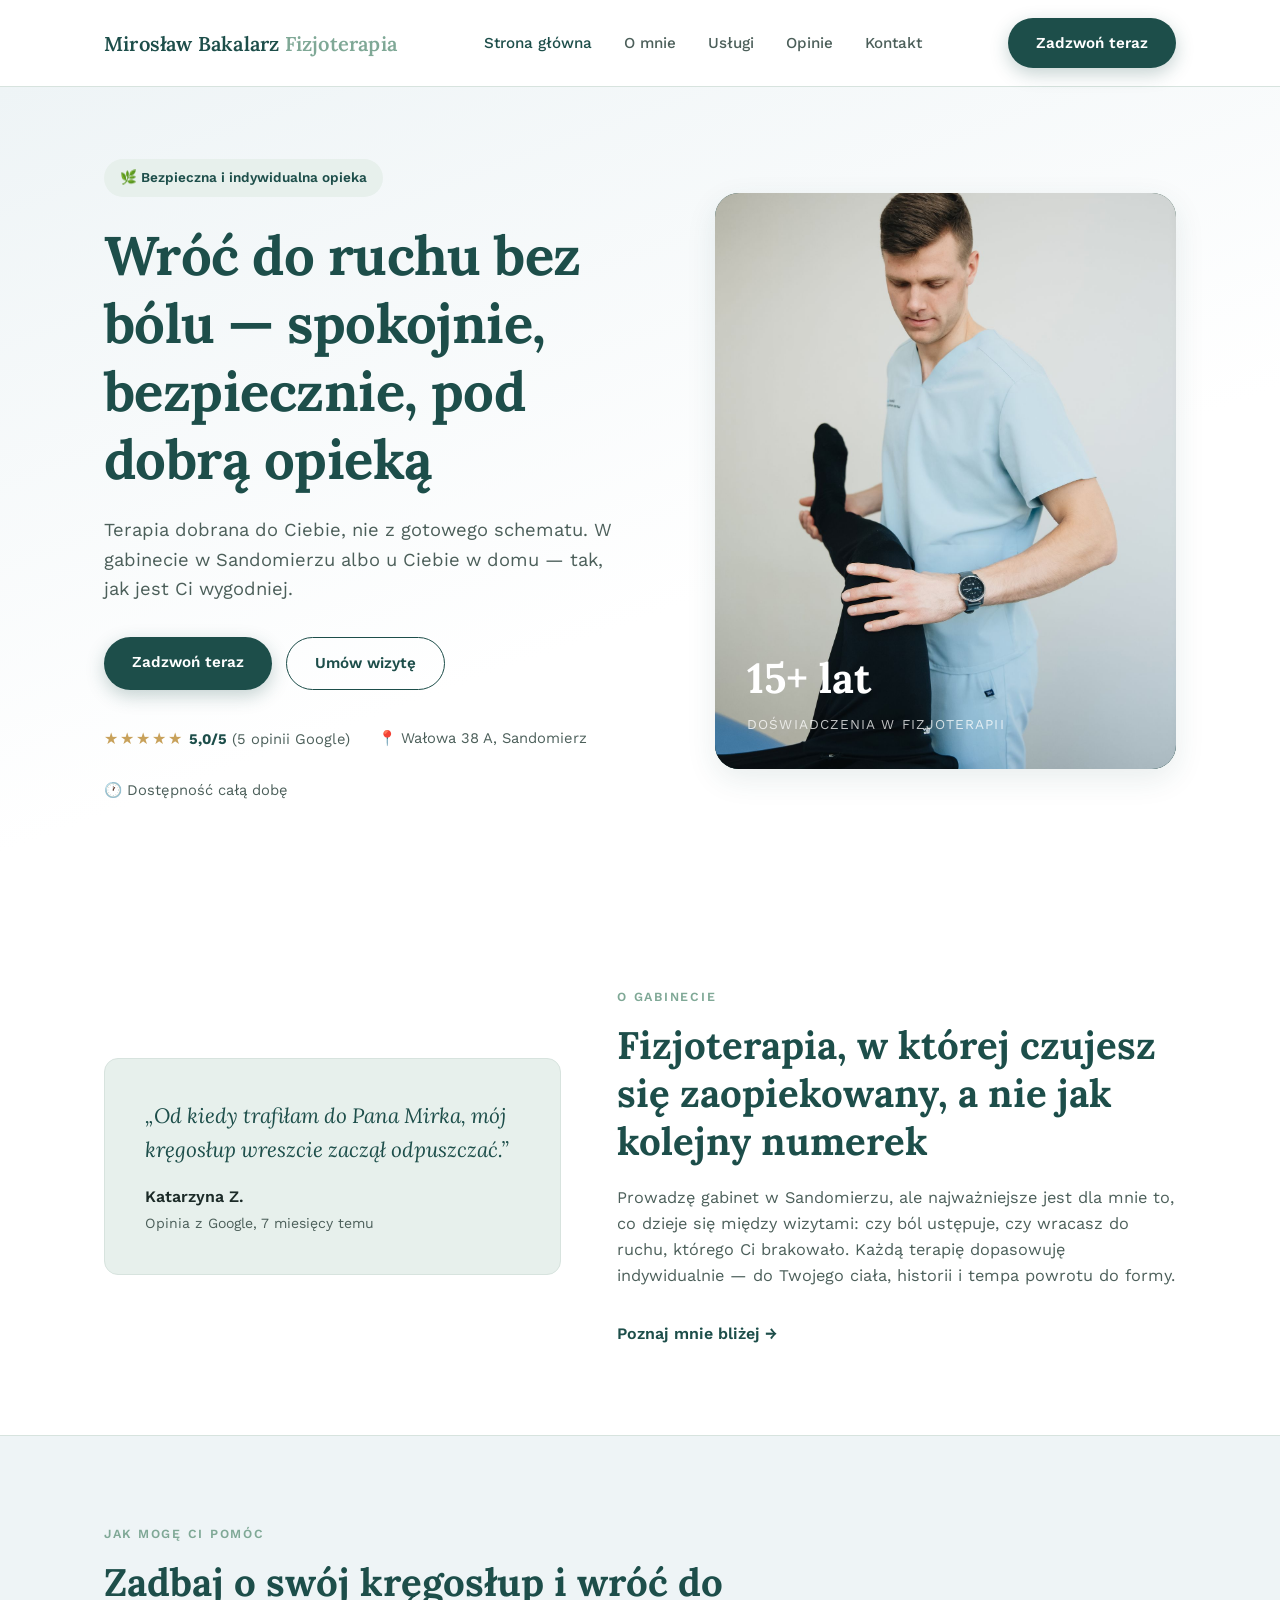
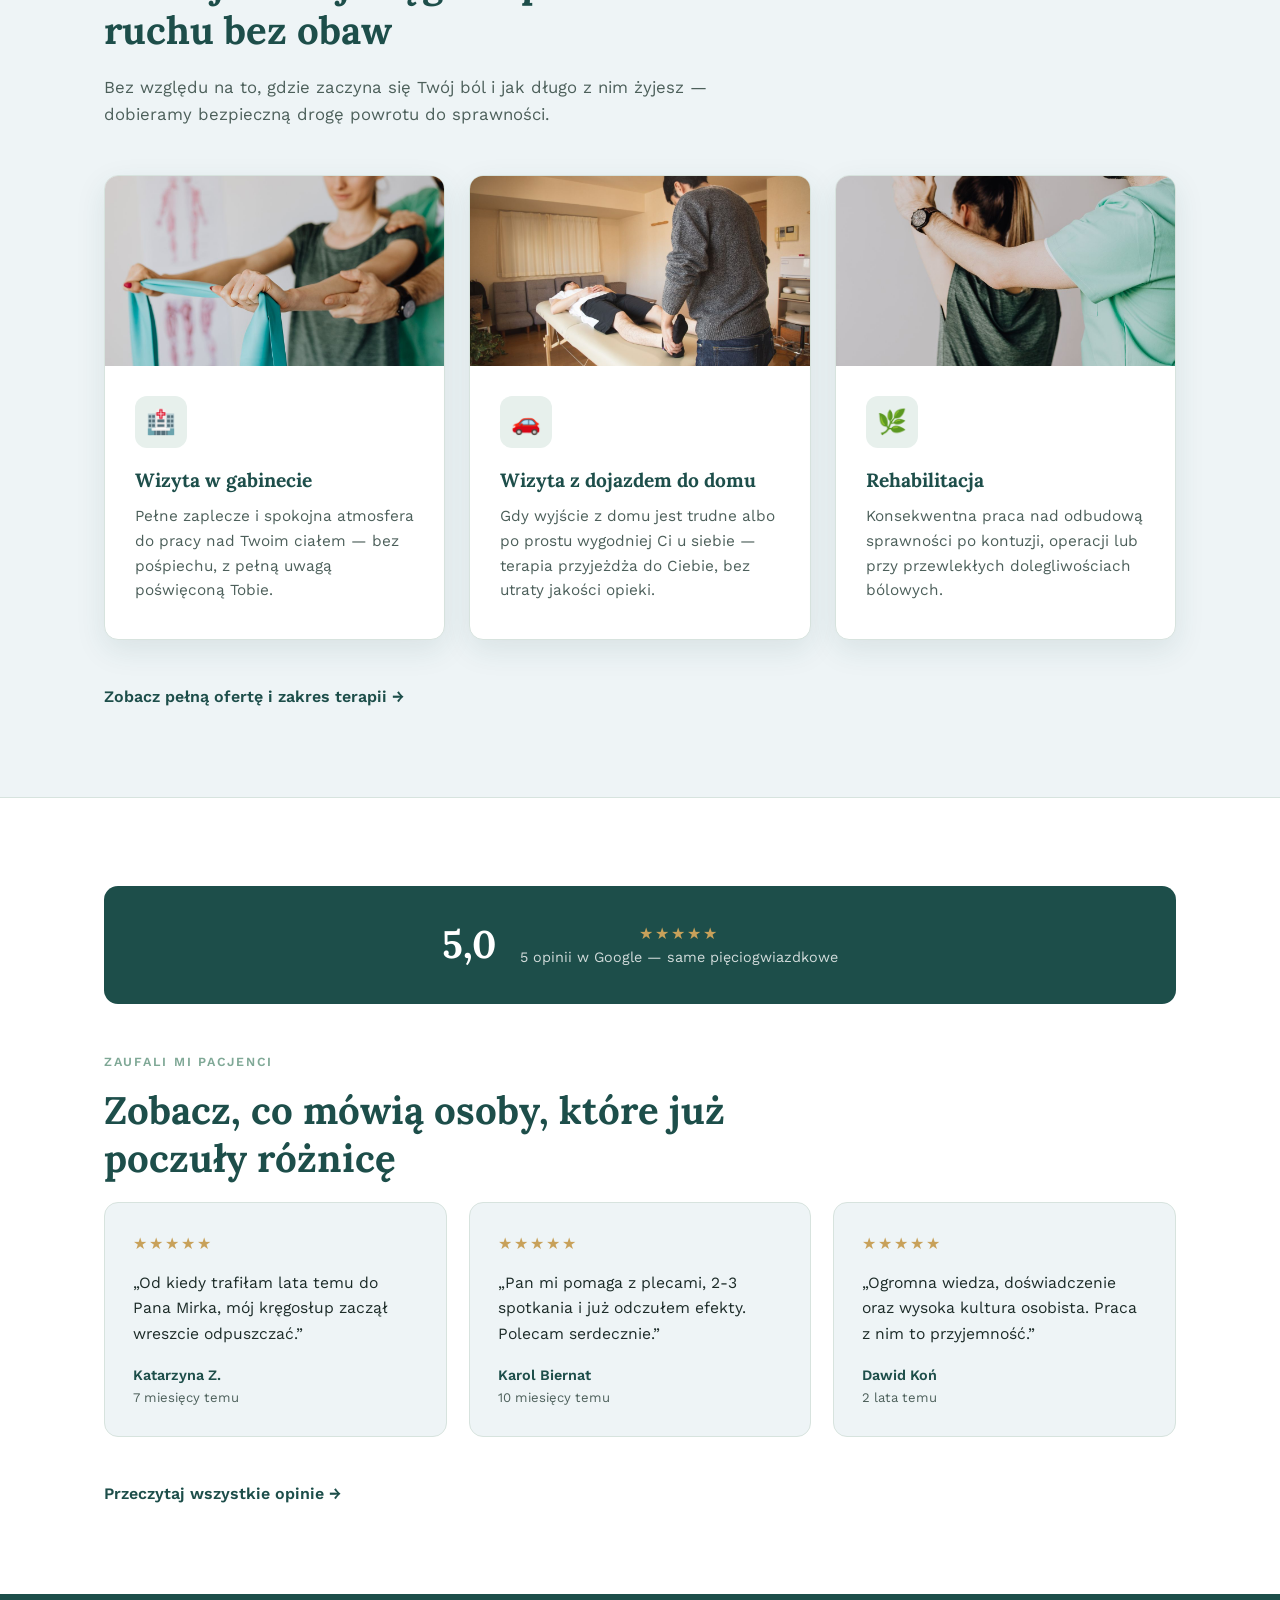
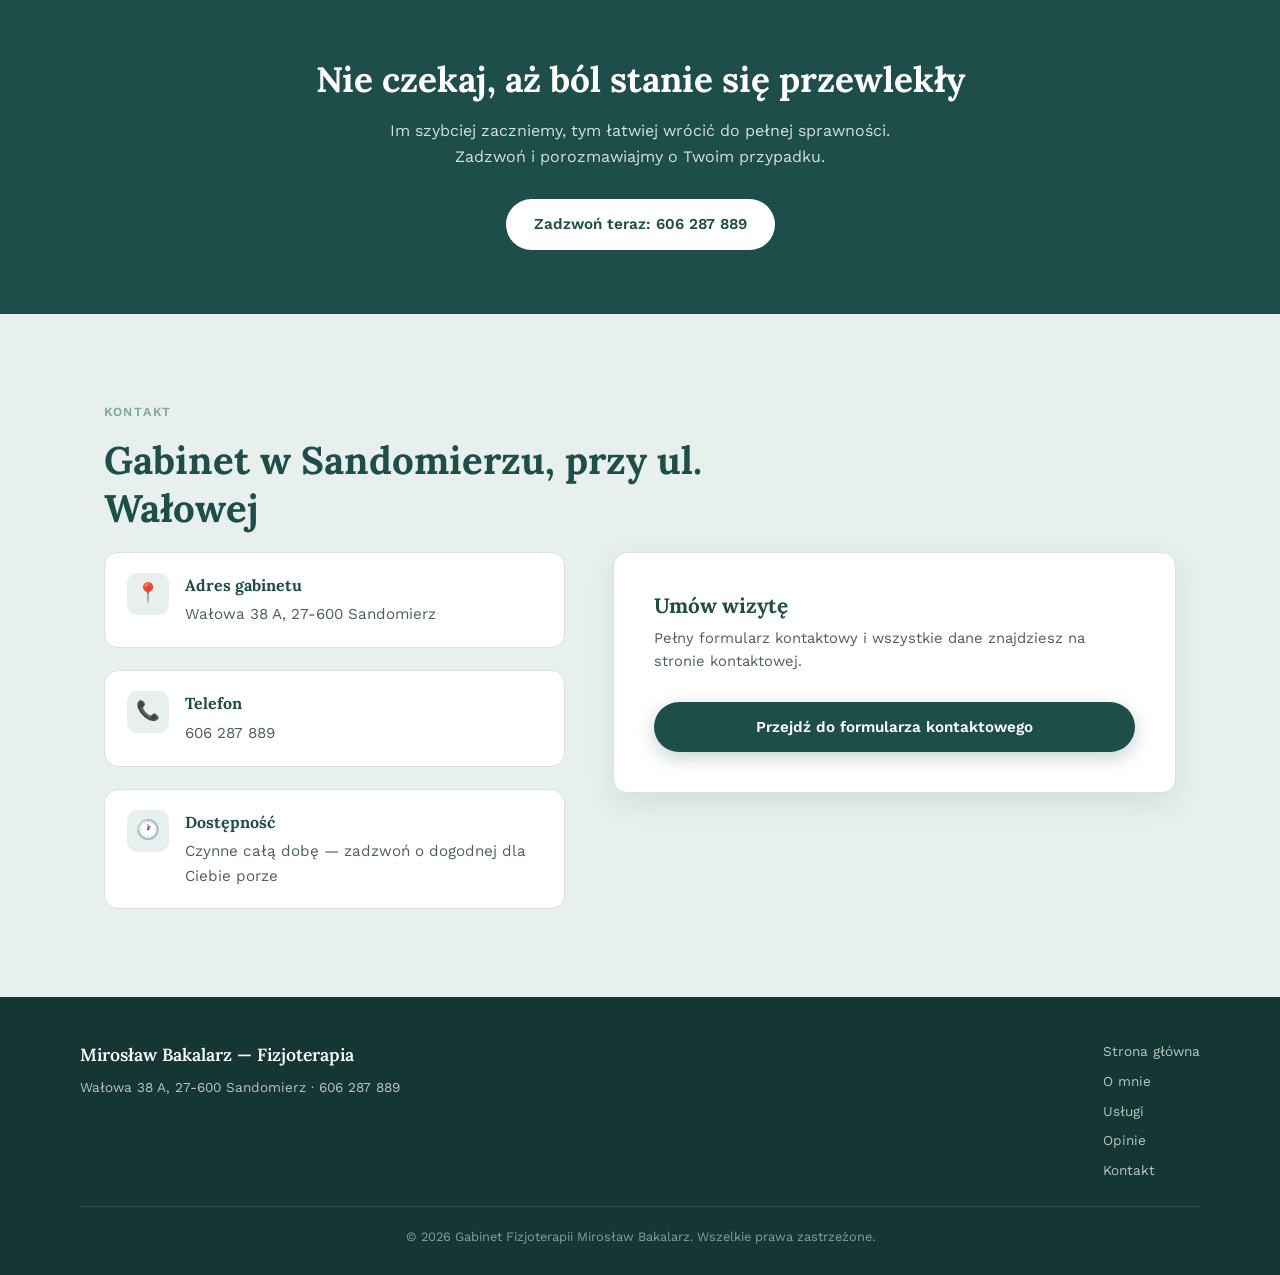
==== index.html @ 11096fc0 "pierwszy" ====
<!DOCTYPE html>
<html lang="pl">
<head>
<meta charset="UTF-8">
<meta name="viewport" content="width=device-width, initial-scale=1.0">
<title>Fizjoterapeuta Sandomierz — Gabinet Fizjoterapii Mirosław Bakalarz</title>
<meta name="description" content="Gabinet Fizjoterapii Mirosław Bakalarz w Sandomierzu. Indywidualna terapia bólu kręgosłupa i rehabilitacja — wizyty w gabinecie lub z dojazdem do domu. Zadzwoń: 606 287 889.">
<link rel="canonical" href="https://PODMIEN-DOMENE.pl/index.html">
<link rel="preconnect" href="https://fonts.googleapis.com">
<link rel="preconnect" href="https://fonts.gstatic.com" crossorigin>
<link href="https://fonts.googleapis.com/css2?family=Lora:wght@500;600;700&family=Work+Sans:wght@300;400;500;600&display=swap" rel="stylesheet">
<link rel="stylesheet" href="style.css">
<script type="application/ld+json">
{
  "@context": "https://schema.org",
  "@type": "MedicalBusiness",
  "name": "Gabinet Fizjoterapii Mirosław Bakalarz",
  "telephone": "+48606287889",
  "priceRange": "$$",
  "address": {
    "@type": "PostalAddress",
    "streetAddress": "Wałowa 38 A",
    "addressLocality": "Sandomierz",
    "postalCode": "27-600",
    "addressCountry": "PL"
  },
  "areaServed": "Sandomierz",
  "openingHours": "Mo-Su 00:00-23:59",
  "aggregateRating": {
    "@type": "AggregateRating",
    "ratingValue": "5.0",
    "reviewCount": "5"
  }
}
</script>
</head>
<body>

<header>
  <nav class="nav">
    <a href="index.html" class="logo">Mirosław Bakalarz <span>Fizjoterapia</span></a>
    <div class="nav-links">
      <a href="index.html">Strona główna</a>
      <a href="o-mnie.html">O mnie</a>
      <a href="uslugi.html">Usługi</a>
      <a href="opinie.html">Opinie</a>
      <a href="kontakt.html">Kontakt</a>
    </div>
    <a href="tel:606287889" class="btn btn-primary nav-cta">Zadzwoń teraz</a>
    <button class="burger" id="burgerBtn" aria-label="Otwórz menu">☰</button>
  </nav>
  <div class="mobile-menu" id="mobileMenu">
    <a href="index.html">Strona główna</a>
    <a href="o-mnie.html">O mnie</a>
    <a href="uslugi.html">Usługi</a>
    <a href="opinie.html">Opinie</a>
    <a href="kontakt.html">Kontakt</a>
    <a href="tel:606287889" style="border:none; color: var(--deep-teal); font-weight:700;">Zadzwoń teraz: 606 287 889</a>
  </div>
</header>

<section class="hero" id="top">
  <div class="container hero-grid">
    <div>
      <span class="hero-badge">🌿 Bezpieczna i indywidualna opieka</span>
      <h1>Wróć do ruchu bez bólu — spokojnie, bezpiecznie, pod dobrą opieką</h1>
      <p class="lead">Terapia dobrana do Ciebie, nie z gotowego schematu. W gabinecie w Sandomierzu albo u Ciebie w domu — tak, jak jest Ci wygodniej.</p>
      <div class="hero-actions">
        <a href="tel:606287889" class="btn btn-primary">Zadzwoń teraz</a>
        <a href="kontakt.html" class="btn btn-outline">Umów wizytę</a>
      </div>
      <div class="hero-trust">
        <span><span class="stars">★★★★★</span> <strong>5,0/5</strong> (5 opinii Google)</span>
        <span>📍 Wałowa 38 A, Sandomierz</span>
        <span>🕐 Dostępność całą dobę</span>
      </div>
    </div>
    <div class="hero-visual">
      <img src="images/hero-terapia.jpg" alt="Fizjoterapeuta podczas oceny ruchomości nogi pacjenta w gabinecie">
      <div class="hero-visual-text">
        <span class="big">15+ lat</span>
        <span class="label">doświadczenia w fizjoterapii</span>
      </div>
    </div>
  </div>
</section>

<section class="about">
  <div class="container about-grid">
    <div class="about-card">
      <p class="quote">„Od kiedy trafiłam do Pana Mirka, mój kręgosłup wreszcie zaczął odpuszczać.”</p>
      <p class="who">Katarzyna Z. <span>Opinia z Google, 7 miesięcy temu</span></p>
    </div>
    <div>
      <span class="section-label">O gabinecie</span>
      <h2 class="section-title">Fizjoterapia, w której czujesz się zaopiekowany, a nie jak kolejny numerek</h2>
      <p style="color: var(--ink-soft); font-size: 1.02rem; max-width: 560px; margin-bottom: 8px;">
        Prowadzę gabinet w Sandomierzu, ale najważniejsze jest dla mnie to, co dzieje się między wizytami: czy ból ustępuje, czy wracasz do ruchu, którego Ci brakowało. Każdą terapię dopasowuję indywidualnie — do Twojego ciała, historii i tempa powrotu do formy.
      </p>
      <a href="o-mnie.html" class="teaser-link" style="margin-top:24px;">Poznaj mnie bliżej →</a>
    </div>
  </div>
</section>

<section class="services" id="uslugi">
  <div class="container">
    <span class="section-label">Jak mogę Ci pomóc</span>
    <h2 class="section-title">Zadbaj o swój kręgosłup i wróć do ruchu bez obaw</h2>
    <p class="section-sub">Bez względu na to, gdzie zaczyna się Twój ból i jak długo z nim żyjesz — dobieramy bezpieczną drogę powrotu do sprawności.</p>
    <div class="cards">
      <div class="card">
        <img class="card-img" src="images/usluga-gabinet.jpg" alt="Ćwiczenia z taśmą oporową podczas wizyty w gabinecie fizjoterapii">
        <div class="card-body">
          <div class="card-icon">🏥</div>
          <h3>Wizyta w gabinecie</h3>
          <p>Pełne zaplecze i spokojna atmosfera do pracy nad Twoim ciałem — bez pośpiechu, z pełną uwagą poświęconą Tobie.</p>
        </div>
      </div>
      <div class="card">
        <img class="card-img" src="images/usluga-dojazd.jpg" alt="Wizyta fizjoterapeutyczna z dojazdem do domu pacjenta">
        <div class="card-body">
          <div class="card-icon">🚗</div>
          <h3>Wizyta z dojazdem do domu</h3>
          <p>Gdy wyjście z domu jest trudne albo po prostu wygodniej Ci u siebie — terapia przyjeżdża do Ciebie, bez utraty jakości opieki.</p>
        </div>
      </div>
      <div class="card">
        <img class="card-img" src="images/usluga-rehabilitacja.jpg" alt="Ćwiczenia rehabilitacyjne barku pod nadzorem fizjoterapeuty">
        <div class="card-body">
          <div class="card-icon">🌿</div>
          <h3>Rehabilitacja</h3>
          <p>Konsekwentna praca nad odbudową sprawności po kontuzji, operacji lub przy przewlekłych dolegliwościach bólowych.</p>
        </div>
      </div>
    </div>
    <a href="uslugi.html" class="teaser-link">Zobacz pełną ofertę i zakres terapii →</a>
  </div>
</section>

<section class="reviews">
  <div class="container">
    <div class="rating-banner">
      <div><span class="num">5,0</span></div>
      <div>
        <span class="stars">★★★★★</span>
        <div class="sub">5 opinii w Google — same pięciogwiazdkowe</div>
      </div>
    </div>
    <span class="section-label">Zaufali mi pacjenci</span>
    <h2 class="section-title">Zobacz, co mówią osoby, które już poczuły różnicę</h2>
    <div class="review-grid">
      <div class="review">
        <span class="stars">★★★★★</span>
        <p>„Od kiedy trafiłam lata temu do Pana Mirka, mój kręgosłup zaczął wreszcie odpuszczać.”</p>
        <div class="author">Katarzyna Z.</div>
        <div class="when">7 miesięcy temu</div>
      </div>
      <div class="review">
        <span class="stars">★★★★★</span>
        <p>„Pan mi pomaga z plecami, 2-3 spotkania i już odczułem efekty. Polecam serdecznie.”</p>
        <div class="author">Karol Biernat</div>
        <div class="when">10 miesięcy temu</div>
      </div>
      <div class="review">
        <span class="stars">★★★★★</span>
        <p>„Ogromna wiedza, doświadczenie oraz wysoka kultura osobista. Praca z nim to przyjemność.”</p>
        <div class="author">Dawid Koń</div>
        <div class="when">2 lata temu</div>
      </div>
    </div>
    <a href="opinie.html" class="teaser-link">Przeczytaj wszystkie opinie →</a>
  </div>
</section>

<div class="cta-strip">
  <h2>Nie czekaj, aż ból stanie się przewlekły</h2>
  <p>Im szybciej zaczniemy, tym łatwiej wrócić do pełnej sprawności. Zadzwoń i porozmawiajmy o Twoim przypadku.</p>
  <a href="tel:606287889" class="btn btn-primary">Zadzwoń teraz: 606 287 889</a>
</div>

<section class="contact">
  <div class="container">
    <span class="section-label">Kontakt</span>
    <h2 class="section-title">Gabinet w Sandomierzu, przy ul. Wałowej</h2>
    <div class="contact-grid" style="align-items:start;">
      <div class="contact-info">
        <div class="contact-item">
          <div class="ico">📍</div>
          <div>
            <h4>Adres gabinetu</h4>
            <p>Wałowa 38 A, 27-600 Sandomierz</p>
          </div>
        </div>
        <div class="contact-item">
          <div class="ico">📞</div>
          <div>
            <h4>Telefon</h4>
            <a href="tel:606287889">606 287 889</a>
          </div>
        </div>
        <div class="contact-item">
          <div class="ico">🕐</div>
          <div>
            <h4>Dostępność</h4>
            <p>Czynne całą dobę — zadzwoń o dogodnej dla Ciebie porze</p>
          </div>
        </div>
      </div>
      <div class="form-card">
        <h3>Umów wizytę</h3>
        <p class="sub">Pełny formularz kontaktowy i wszystkie dane znajdziesz na stronie kontaktowej.</p>
        <a href="kontakt.html" class="btn btn-primary" style="width:100%; text-align:center;">Przejdź do formularza kontaktowego</a>
      </div>
    </div>
  </div>
</section>

<footer>
  <div class="footer-inner">
    <div>
      <div class="footer-logo">Mirosław Bakalarz — Fizjoterapia</div>
      <p>Wałowa 38 A, 27-600 Sandomierz · 606 287 889</p>
    </div>
    <ul class="footer-links">
      <a href="index.html">Strona główna</a>
      <a href="o-mnie.html">O mnie</a>
      <a href="uslugi.html">Usługi</a>
      <a href="opinie.html">Opinie</a>
      <a href="kontakt.html">Kontakt</a>
    </ul>
  </div>
  <div class="footer-bottom">
    © <span id="year"></span> Gabinet Fizjoterapii Mirosław Bakalarz. Wszelkie prawa zastrzeżone.
  </div>
</footer>

<script src="script.js"></script>
</body>
</html>
---- style.css ----
:root {
  --deep-teal: #1d4e4a;
  --sage: #7fa896;
  --sage-light: #e7f0ec;
  --sky: #eef4f6;
  --ink: #1c2b28;
  --ink-soft: #4c5f5a;
  --white: #ffffff;
  --gold: #c8a15a;
  --border: #d7e3de;
  --radius: 14px;
  --shadow: 0 10px 30px rgba(29, 78, 74, 0.10);
}

* { box-sizing: border-box; margin: 0; padding: 0; }

html { scroll-behavior: smooth; }

body {
  font-family: 'Work Sans', sans-serif;
  color: var(--ink);
  background: var(--white);
  line-height: 1.6;
  font-weight: 400;
  -webkit-font-smoothing: antialiased;
}

h1, h2, h3, .logo {
  font-family: 'Lora', serif;
  color: var(--deep-teal);
  line-height: 1.25;
}

a { text-decoration: none; color: inherit; }
img { max-width: 100%; display: block; }

.container {
  max-width: 1120px;
  margin: 0 auto;
  padding: 0 24px;
}

section { padding: 88px 0; }

.section-label {
  text-transform: uppercase;
  letter-spacing: 0.14em;
  font-size: 0.78rem;
  font-weight: 600;
  color: var(--sage);
  margin-bottom: 14px;
  display: block;
}

.section-title {
  font-size: clamp(1.8rem, 3vw, 2.5rem);
  margin-bottom: 20px;
  max-width: 720px;
}

.section-sub {
  color: var(--ink-soft);
  font-size: 1.05rem;
  max-width: 640px;
  margin-bottom: 48px;
}

/* HEADER */
header {
  position: sticky;
  top: 0;
  z-index: 100;
  background: rgba(255, 255, 255, 0.92);
  backdrop-filter: blur(8px);
  border-bottom: 1px solid var(--border);
}

.nav {
  display: flex;
  align-items: center;
  justify-content: space-between;
  padding: 18px 24px;
  max-width: 1120px;
  margin: 0 auto;
}

.logo {
  font-size: 1.25rem;
  font-weight: 600;
  letter-spacing: 0.01em;
}
.logo span { color: var(--sage); }

.nav-links {
  display: none;
  gap: 32px;
  align-items: center;
  font-size: 0.95rem;
  font-weight: 500;
}
@media (min-width: 860px) {
  .nav-links { display: flex; }
}

.nav-links a {
  color: var(--ink-soft);
  transition: color 0.2s ease;
}
.nav-links a:hover, .nav-links a[aria-current="page"] { color: var(--deep-teal); }

.btn {
  display: inline-block;
  padding: 13px 28px;
  border-radius: 50px;
  font-weight: 600;
  font-size: 0.95rem;
  transition: all 0.25s ease;
  cursor: pointer;
  border: none;
}

.btn-primary {
  background: var(--deep-teal);
  color: var(--white);
  box-shadow: 0 6px 18px rgba(29, 78, 74, 0.25);
}
.btn-primary:hover {
  background: #163f3b;
  transform: translateY(-2px);
  box-shadow: 0 10px 24px rgba(29, 78, 74, 0.3);
}

.btn-outline {
  background: transparent;
  border: 1.5px solid var(--deep-teal);
  color: var(--deep-teal);
}
.btn-outline:hover {
  background: var(--deep-teal);
  color: var(--white);
}

.nav-cta { display: none; }
@media (min-width: 860px) { .nav-cta { display: inline-block; } }

.burger {
  display: block;
  background: none;
  border: none;
  font-size: 1.6rem;
  color: var(--deep-teal);
  cursor: pointer;
}
@media (min-width: 860px) { .burger { display: none; } }

.mobile-menu {
  display: none;
  flex-direction: column;
  gap: 4px;
  padding: 12px 24px 22px;
  border-top: 1px solid var(--border);
  background: var(--white);
}
.mobile-menu.open { display: flex; }
.mobile-menu a {
  padding: 12px 0;
  font-weight: 500;
  color: var(--ink-soft);
  border-bottom: 1px solid var(--sage-light);
}
.mobile-menu a[aria-current="page"] { color: var(--deep-teal); }
@media (min-width: 860px) { .mobile-menu { display: none !important; } }

/* HERO (strona główna) */
.hero {
  background: linear-gradient(160deg, var(--sky) 0%, #ffffff 60%);
  padding: 72px 0 96px;
  position: relative;
  overflow: hidden;
}

.hero-grid {
  display: grid;
  grid-template-columns: 1fr;
  gap: 48px;
  align-items: center;
}
@media (min-width: 900px) {
  .hero-grid { grid-template-columns: 1.1fr 0.9fr; }
}

.hero-badge {
  display: inline-flex;
  align-items: center;
  gap: 8px;
  background: var(--sage-light);
  color: var(--deep-teal);
  font-size: 0.85rem;
  font-weight: 600;
  padding: 8px 16px;
  border-radius: 50px;
  margin-bottom: 24px;
}

.hero h1 {
  font-size: clamp(2.2rem, 5vw, 3.4rem);
  margin-bottom: 22px;
  letter-spacing: -0.01em;
}

.hero p.lead {
  font-size: 1.15rem;
  color: var(--ink-soft);
  max-width: 520px;
  margin-bottom: 34px;
}

.hero-actions {
  display: flex;
  flex-wrap: wrap;
  gap: 14px;
  margin-bottom: 36px;
}

.hero-trust {
  display: flex;
  flex-wrap: wrap;
  gap: 28px;
  align-items: center;
  font-size: 0.92rem;
  color: var(--ink-soft);
}
.hero-trust strong { color: var(--deep-teal); }

.stars { color: var(--gold); letter-spacing: 2px; font-size: 1rem; }

.hero-visual {
  background: var(--deep-teal);
  border-radius: 24px;
  aspect-ratio: 4 / 5;
  position: relative;
  overflow: hidden;
  box-shadow: var(--shadow);
  display: flex;
  align-items: flex-end;
  padding: 32px;
}
.hero-visual img {
  position: absolute;
  inset: 0;
  width: 100%;
  height: 100%;
  object-fit: cover;
}
.hero-visual::before {
  content: "";
  position: absolute;
  inset: 0;
  background:
    linear-gradient(190deg, rgba(29,78,74,0.05) 30%, rgba(20,55,51,0.85) 100%),
    radial-gradient(circle at 80% 10%, rgba(200,161,90,0.25), transparent 45%);
}
.hero-visual-text {
  position: relative;
  color: var(--white);
}
.hero-visual-text .big {
  font-family: 'Lora', serif;
  font-size: 2.6rem;
  font-weight: 700;
  display: block;
}
.hero-visual-text .label {
  font-size: 0.85rem;
  letter-spacing: 0.08em;
  text-transform: uppercase;
  color: rgba(255,255,255,0.75);
}

/* PAGE HERO (podstrony) */
.page-hero {
  background: linear-gradient(160deg, var(--sky) 0%, #ffffff 60%);
  padding: 56px 0 64px;
  border-bottom: 1px solid var(--border);
}
.breadcrumb {
  font-size: 0.85rem;
  color: var(--ink-soft);
  margin-bottom: 16px;
}
.breadcrumb a {
  color: var(--deep-teal);
  font-weight: 600;
}
.breadcrumb a:hover { text-decoration: underline; }
.page-hero h1 {
  font-size: clamp(2rem, 4.2vw, 2.9rem);
  max-width: 760px;
  margin-bottom: 16px;
}
.page-hero p.lead {
  color: var(--ink-soft);
  font-size: 1.08rem;
  max-width: 620px;
}

/* O NAS / O MNIE */
.about {
  background: var(--white);
}
.about-grid {
  display: grid;
  grid-template-columns: 1fr;
  gap: 56px;
}
@media (min-width: 900px) {
  .about-grid { grid-template-columns: 0.9fr 1.1fr; align-items: center; }
}

.about-card {
  background: var(--sage-light);
  border-radius: var(--radius);
  padding: 40px;
  border: 1px solid var(--border);
}
.about-card .quote {
  font-family: 'Lora', serif;
  font-size: 1.3rem;
  color: var(--deep-teal);
  font-style: italic;
  margin-bottom: 18px;
}
.about-card .who {
  font-weight: 600;
  color: var(--ink);
}
.about-card .who span {
  display: block;
  font-weight: 400;
  font-size: 0.88rem;
  color: var(--ink-soft);
  margin-top: 2px;
}

.about-photo {
  border-radius: var(--radius);
  overflow: hidden;
  border: 1px solid var(--border);
  box-shadow: var(--shadow);
  margin-bottom: 24px;
}
.about-photo img {
  width: 100%;
  height: 280px;
  object-fit: cover;
  display: block;
}

.about-points {
  list-style: none;
  margin-top: 28px;
  display: grid;
  gap: 18px;
}
.about-points li {
  display: flex;
  gap: 14px;
  align-items: flex-start;
  font-size: 1rem;
  color: var(--ink-soft);
}
.about-points .dot {
  flex-shrink: 0;
  width: 28px;
  height: 28px;
  border-radius: 50%;
  background: var(--sage-light);
  color: var(--deep-teal);
  display: flex;
  align-items: center;
  justify-content: center;
  font-size: 0.9rem;
  font-weight: 700;
}

.values-grid {
  display: grid;
  grid-template-columns: 1fr;
  gap: 24px;
  margin-top: 8px;
}
@media (min-width: 700px) {
  .values-grid { grid-template-columns: repeat(3, 1fr); }
}
.value-item {
  background: var(--sky);
  border: 1px solid var(--border);
  border-radius: var(--radius);
  padding: 28px 26px;
}
.value-item .card-icon { margin-bottom: 16px; }
.value-item h3 { font-size: 1.1rem; margin-bottom: 10px; }
.value-item p { color: var(--ink-soft); font-size: 0.95rem; }

/* USŁUGI */
.services {
  background: var(--sky);
  border-top: 1px solid var(--border);
  border-bottom: 1px solid var(--border);
}

.cards {
  display: grid;
  grid-template-columns: 1fr;
  gap: 24px;
}
@media (min-width: 700px) {
  .cards { grid-template-columns: repeat(3, 1fr); }
}

.card {
  background: var(--white);
  border-radius: var(--radius);
  overflow: hidden;
  border: 1px solid var(--border);
  box-shadow: var(--shadow);
  transition: transform 0.25s ease, box-shadow 0.25s ease;
}
.card:hover {
  transform: translateY(-6px);
  box-shadow: 0 16px 36px rgba(29,78,74,0.14);
}

.card-img {
  width: 100%;
  height: 190px;
  object-fit: cover;
}

.card-body {
  padding: 30px 30px 36px;
}

.card-icon {
  width: 52px;
  height: 52px;
  border-radius: 12px;
  background: var(--sage-light);
  color: var(--deep-teal);
  display: flex;
  align-items: center;
  justify-content: center;
  font-size: 1.5rem;
  margin-bottom: 20px;
}

.card h3 {
  font-size: 1.2rem;
  margin-bottom: 12px;
}
.card p {
  color: var(--ink-soft);
  font-size: 0.96rem;
}

.teaser-link {
  display: inline-flex;
  align-items: center;
  gap: 6px;
  margin-top: 44px;
  font-weight: 600;
  color: var(--deep-teal);
}
.teaser-link:hover { text-decoration: underline; }

/* Lista dolegliwości */
.condition-list {
  list-style: none;
  display: grid;
  grid-template-columns: 1fr;
  gap: 14px;
  margin-top: 8px;
}
@media (min-width: 700px) {
  .condition-list { grid-template-columns: repeat(2, 1fr); }
}
.condition-list li {
  display: flex;
  gap: 12px;
  align-items: flex-start;
  background: var(--white);
  border: 1px solid var(--border);
  border-radius: 10px;
  padding: 16px 18px;
  font-size: 0.96rem;
  color: var(--ink-soft);
}
.condition-list .dot {
  flex-shrink: 0;
  width: 24px;
  height: 24px;
  border-radius: 50%;
  background: var(--sage-light);
  color: var(--deep-teal);
  display: flex;
  align-items: center;
  justify-content: center;
  font-size: 0.8rem;
  font-weight: 700;
}

/* OPINIE */
.reviews { background: var(--white); }

.review-grid {
  display: grid;
  grid-template-columns: 1fr;
  gap: 22px;
}
@media (min-width: 780px) {
  .review-grid { grid-template-columns: repeat(3, 1fr); }
}

.review {
  background: var(--sky);
  border: 1px solid var(--border);
  border-radius: var(--radius);
  padding: 28px;
}
.review .stars { display: block; margin-bottom: 14px; }
.review p {
  color: var(--ink);
  font-size: 0.98rem;
  margin-bottom: 18px;
}
.review .author {
  font-weight: 600;
  font-size: 0.9rem;
  color: var(--deep-teal);
}
.review .when {
  font-size: 0.82rem;
  color: var(--ink-soft);
}

.rating-banner {
  display: flex;
  flex-wrap: wrap;
  gap: 24px;
  align-items: center;
  justify-content: center;
  background: var(--deep-teal);
  color: var(--white);
  border-radius: var(--radius);
  padding: 28px 32px;
  margin-bottom: 48px;
  text-align: center;
}
.rating-banner .num {
  font-family: 'Lora', serif;
  font-size: 2.4rem;
  font-weight: 700;
}
.rating-banner .stars { color: var(--gold); }
.rating-banner .sub { font-size: 0.9rem; color: rgba(255,255,255,0.8); }

.review-cta {
  margin-top: 40px;
  text-align: center;
  background: var(--sky);
  border: 1px solid var(--border);
  border-radius: var(--radius);
  padding: 32px 24px;
}
.review-cta p {
  color: var(--ink-soft);
  font-size: 1rem;
  max-width: 480px;
  margin: 0 auto 18px;
}

/* KONTAKT */
.contact {
  background: var(--sage-light);
}

.contact-grid {
  display: grid;
  grid-template-columns: 1fr;
  gap: 48px;
}
@media (min-width: 900px) {
  .contact-grid { grid-template-columns: 0.9fr 1.1fr; }
}

.contact-info {
  display: flex;
  flex-direction: column;
  gap: 22px;
}
.contact-item {
  display: flex;
  gap: 16px;
  align-items: flex-start;
  background: var(--white);
  border: 1px solid var(--border);
  border-radius: var(--radius);
  padding: 20px 22px;
}
.contact-item .ico {
  width: 42px;
  height: 42px;
  border-radius: 10px;
  background: var(--sage-light);
  color: var(--deep-teal);
  display: flex;
  align-items: center;
  justify-content: center;
  flex-shrink: 0;
  font-size: 1.2rem;
}
.contact-item h4 {
  font-family: 'Lora', serif;
  color: var(--deep-teal);
  font-size: 1rem;
  margin-bottom: 4px;
}
.contact-item p, .contact-item a {
  color: var(--ink-soft);
  font-size: 0.95rem;
}
.contact-item a:hover { color: var(--deep-teal); }

.map-embed {
  border-radius: var(--radius);
  overflow: hidden;
  border: 1px solid var(--border);
  box-shadow: var(--shadow);
}
.map-embed iframe {
  width: 100%;
  height: 260px;
  border: 0;
  display: block;
}

.form-card {
  background: var(--white);
  border-radius: var(--radius);
  padding: 40px;
  border: 1px solid var(--border);
  box-shadow: var(--shadow);
}
.form-card h3 {
  font-size: 1.3rem;
  margin-bottom: 8px;
}
.form-card .sub {
  color: var(--ink-soft);
  font-size: 0.92rem;
  margin-bottom: 28px;
}

.field { margin-bottom: 18px; }
.field label {
  display: block;
  font-size: 0.88rem;
  font-weight: 600;
  color: var(--ink);
  margin-bottom: 6px;
}
.field input, .field textarea {
  width: 100%;
  padding: 13px 15px;
  border-radius: 10px;
  border: 1.5px solid var(--border);
  font-family: inherit;
  font-size: 0.95rem;
  color: var(--ink);
  background: var(--sky);
  transition: border-color 0.2s ease;
}
.field input:focus, .field textarea:focus {
  outline: none;
  border-color: var(--sage);
}
.field textarea { resize: vertical; min-height: 110px; }

.form-note {
  font-size: 0.82rem;
  color: var(--ink-soft);
  margin-top: 10px;
}

.form-success {
  display: none;
  background: var(--sage-light);
  color: var(--deep-teal);
  border-radius: 10px;
  padding: 14px 16px;
  font-size: 0.9rem;
  font-weight: 600;
  margin-bottom: 18px;
}
.form-success.show { display: block; }

/* CTA STRIP */
.cta-strip {
  background: var(--deep-teal);
  color: var(--white);
  text-align: center;
  padding: 64px 24px;
}
.cta-strip h2 {
  color: var(--white);
  font-size: clamp(1.6rem, 3.4vw, 2.2rem);
  margin-bottom: 16px;
}
.cta-strip p {
  color: rgba(255,255,255,0.82);
  max-width: 520px;
  margin: 0 auto 30px;
}
.cta-strip .btn-primary {
  background: var(--white);
  color: var(--deep-teal);
  box-shadow: none;
}
.cta-strip .btn-primary:hover {
  background: var(--sage-light);
  transform: translateY(-2px);
}

/* FOOTER */
footer {
  background: #143733;
  color: rgba(255,255,255,0.7);
  padding: 44px 24px 28px;
}
.footer-inner {
  max-width: 1120px;
  margin: 0 auto;
  display: flex;
  flex-wrap: wrap;
  justify-content: space-between;
  gap: 20px;
  align-items: flex-start;
}
.footer-logo {
  font-family: 'Lora', serif;
  color: var(--white);
  font-size: 1.1rem;
  font-weight: 600;
  margin-bottom: 8px;
}
.footer-inner p { font-size: 0.85rem; }
.footer-links {
  list-style: none;
  display: flex;
  flex-direction: column;
  gap: 8px;
  font-size: 0.85rem;
}
.footer-links a:hover { color: var(--white); }
.footer-bottom {
  max-width: 1120px;
  margin: 24px auto 0;
  padding-top: 20px;
  border-top: 1px solid rgba(255,255,255,0.12);
  font-size: 0.8rem;
  text-align: center;
  color: rgba(255,255,255,0.5);
}
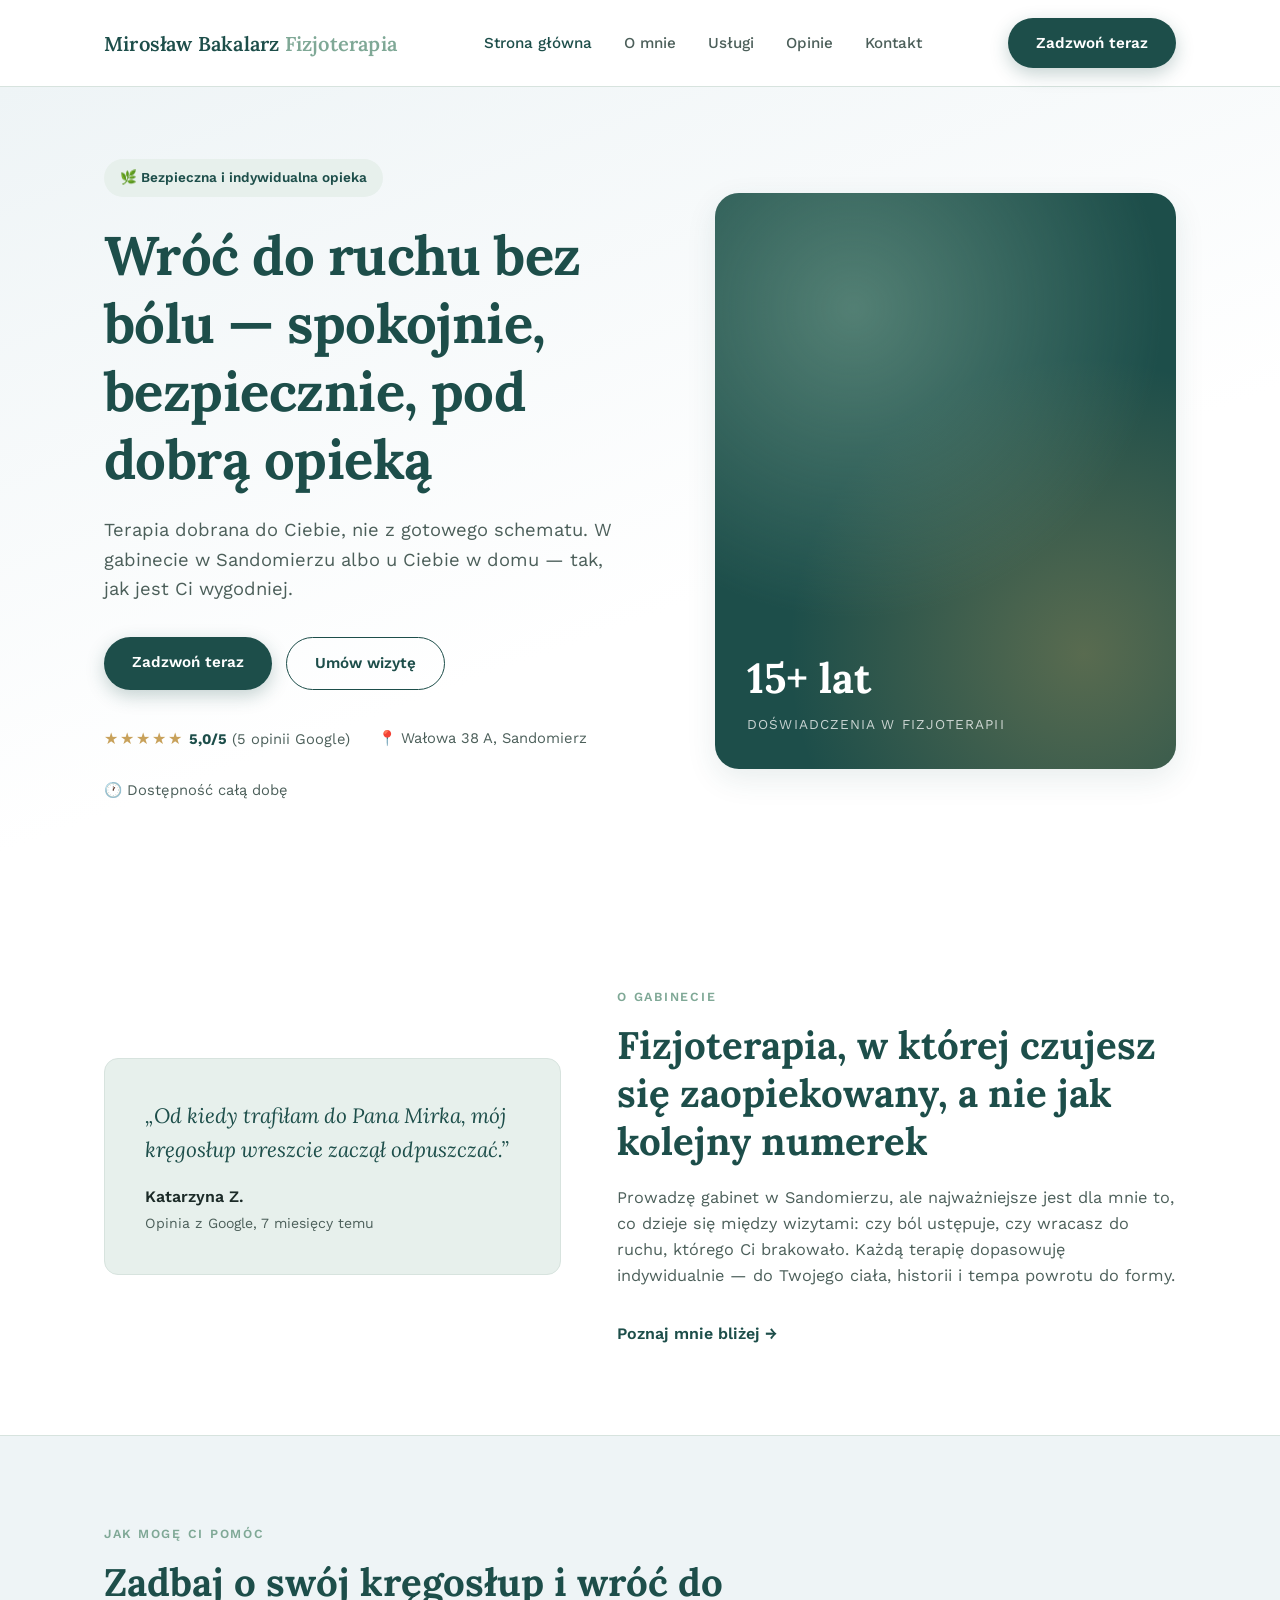
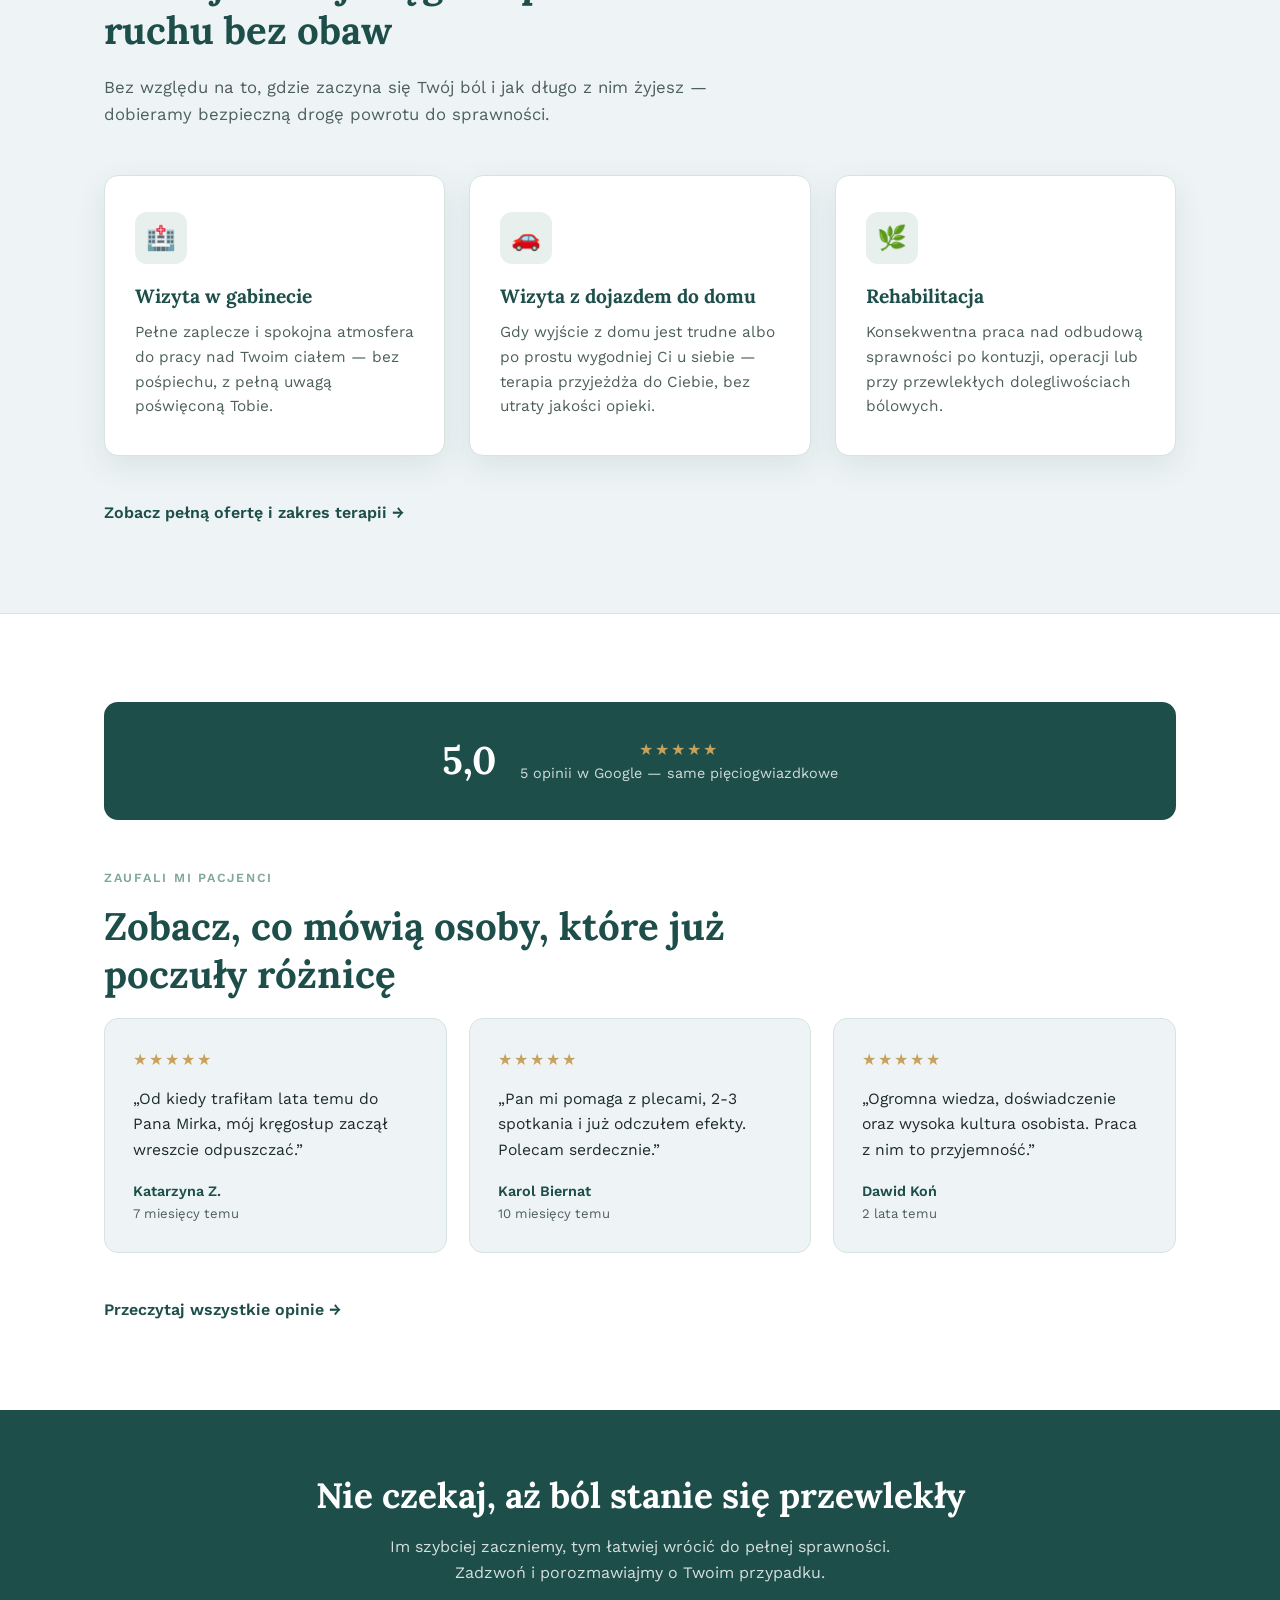
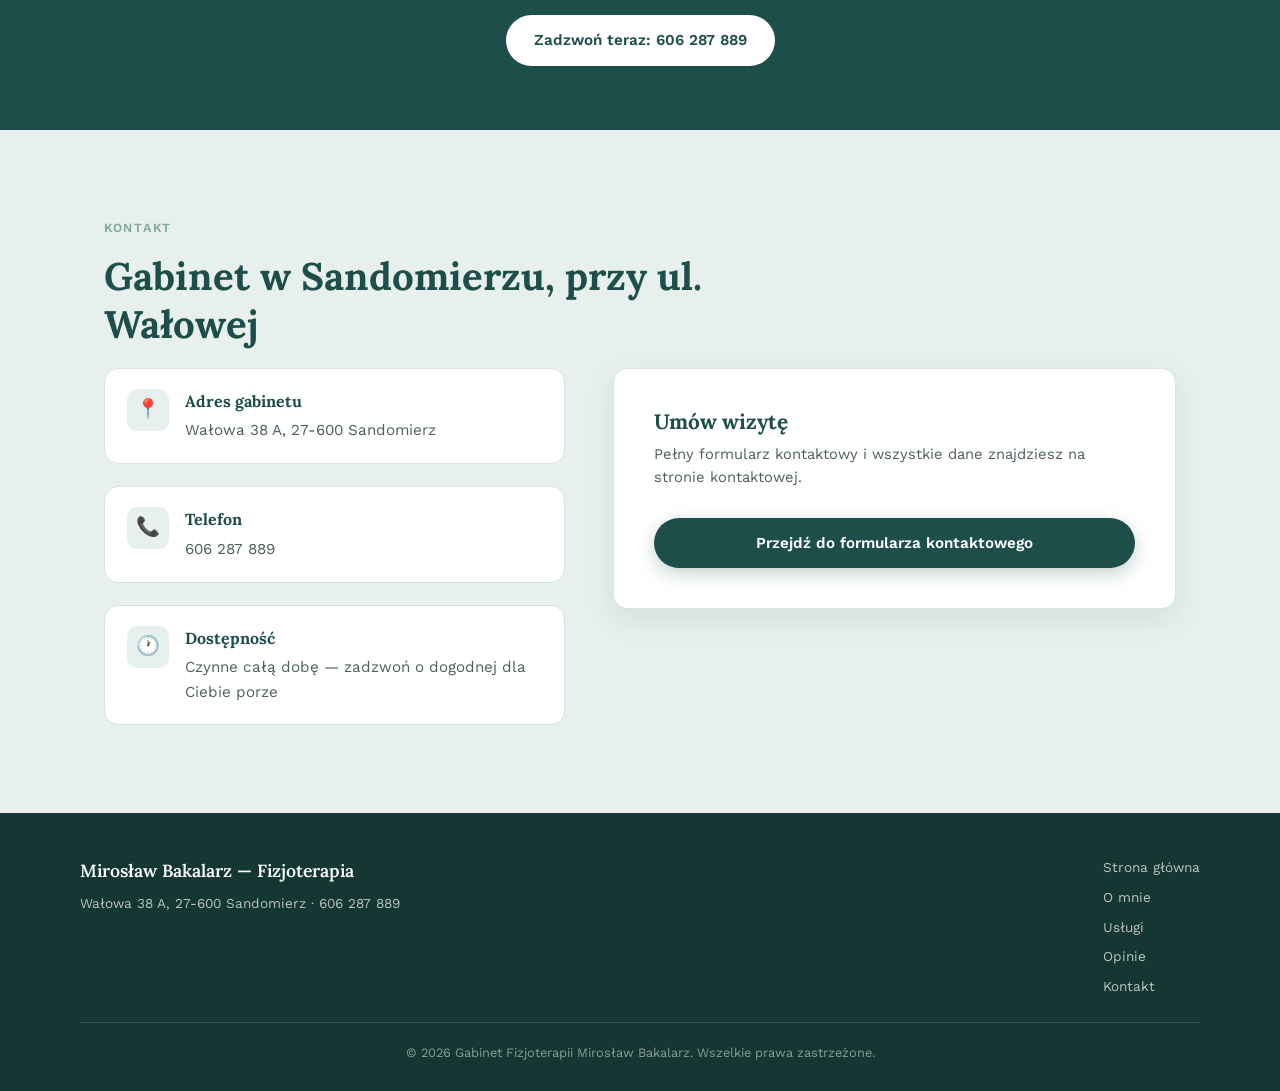
==== commit 3f24c054: "zmiana placeholderów" ====
--- a/index.html
+++ b/index.html
@@ -5,7 +5,7 @@
 <meta name="viewport" content="width=device-width, initial-scale=1.0">
 <title>Fizjoterapeuta Sandomierz — Gabinet Fizjoterapii Mirosław Bakalarz</title>
 <meta name="description" content="Gabinet Fizjoterapii Mirosław Bakalarz w Sandomierzu. Indywidualna terapia bólu kręgosłupa i rehabilitacja — wizyty w gabinecie lub z dojazdem do domu. Zadzwoń: 606 287 889.">
-<link rel="canonical" href="https://PODMIEN-DOMENE.pl/index.html">
+<link rel="canonical" href="https://bakalarz-fizjoterapia.vercel.app/index.html">
 <link rel="preconnect" href="https://fonts.googleapis.com">
 <link rel="preconnect" href="https://fonts.gstatic.com" crossorigin>
 <link href="https://fonts.googleapis.com/css2?family=Lora:wght@500;600;700&family=Work+Sans:wght@300;400;500;600&display=swap" rel="stylesheet">
@@ -76,7 +76,6 @@
       </div>
     </div>
     <div class="hero-visual">
-      <img src="images/hero-terapia.jpg" alt="Fizjoterapeuta podczas oceny ruchomości nogi pacjenta w gabinecie">
       <div class="hero-visual-text">
         <span class="big">15+ lat</span>
         <span class="label">doświadczenia w fizjoterapii</span>
@@ -109,28 +108,19 @@
     <p class="section-sub">Bez względu na to, gdzie zaczyna się Twój ból i jak długo z nim żyjesz — dobieramy bezpieczną drogę powrotu do sprawności.</p>
     <div class="cards">
       <div class="card">
-        <img class="card-img" src="images/usluga-gabinet.jpg" alt="Ćwiczenia z taśmą oporową podczas wizyty w gabinecie fizjoterapii">
-        <div class="card-body">
-          <div class="card-icon">🏥</div>
-          <h3>Wizyta w gabinecie</h3>
-          <p>Pełne zaplecze i spokojna atmosfera do pracy nad Twoim ciałem — bez pośpiechu, z pełną uwagą poświęconą Tobie.</p>
-        </div>
+        <div class="card-icon">🏥</div>
+        <h3>Wizyta w gabinecie</h3>
+        <p>Pełne zaplecze i spokojna atmosfera do pracy nad Twoim ciałem — bez pośpiechu, z pełną uwagą poświęconą Tobie.</p>
       </div>
       <div class="card">
-        <img class="card-img" src="images/usluga-dojazd.jpg" alt="Wizyta fizjoterapeutyczna z dojazdem do domu pacjenta">
-        <div class="card-body">
-          <div class="card-icon">🚗</div>
-          <h3>Wizyta z dojazdem do domu</h3>
-          <p>Gdy wyjście z domu jest trudne albo po prostu wygodniej Ci u siebie — terapia przyjeżdża do Ciebie, bez utraty jakości opieki.</p>
-        </div>
+        <div class="card-icon">🚗</div>
+        <h3>Wizyta z dojazdem do domu</h3>
+        <p>Gdy wyjście z domu jest trudne albo po prostu wygodniej Ci u siebie — terapia przyjeżdża do Ciebie, bez utraty jakości opieki.</p>
       </div>
       <div class="card">
-        <img class="card-img" src="images/usluga-rehabilitacja.jpg" alt="Ćwiczenia rehabilitacyjne barku pod nadzorem fizjoterapeuty">
-        <div class="card-body">
-          <div class="card-icon">🌿</div>
-          <h3>Rehabilitacja</h3>
-          <p>Konsekwentna praca nad odbudową sprawności po kontuzji, operacji lub przy przewlekłych dolegliwościach bólowych.</p>
-        </div>
+        <div class="card-icon">🌿</div>
+        <h3>Rehabilitacja</h3>
+        <p>Konsekwentna praca nad odbudową sprawności po kontuzji, operacji lub przy przewlekłych dolegliwościach bólowych.</p>
       </div>
     </div>
     <a href="uslugi.html" class="teaser-link">Zobacz pełną ofertę i zakres terapii →</a>
--- a/style.css
+++ b/style.css
@@ -245,20 +245,13 @@
   align-items: flex-end;
   padding: 32px;
 }
-.hero-visual img {
-  position: absolute;
-  inset: 0;
-  width: 100%;
-  height: 100%;
-  object-fit: cover;
-}
 .hero-visual::before {
   content: "";
   position: absolute;
   inset: 0;
   background:
-    linear-gradient(190deg, rgba(29,78,74,0.05) 30%, rgba(20,55,51,0.85) 100%),
-    radial-gradient(circle at 80% 10%, rgba(200,161,90,0.25), transparent 45%);
+    radial-gradient(circle at 30% 20%, rgba(127,168,150,0.55), transparent 55%),
+    radial-gradient(circle at 80% 80%, rgba(200,161,90,0.35), transparent 50%);
 }
 .hero-visual-text {
   position: relative;
@@ -342,20 +335,6 @@
   margin-top: 2px;
 }
 
-.about-photo {
-  border-radius: var(--radius);
-  overflow: hidden;
-  border: 1px solid var(--border);
-  box-shadow: var(--shadow);
-  margin-bottom: 24px;
-}
-.about-photo img {
-  width: 100%;
-  height: 280px;
-  object-fit: cover;
-  display: block;
-}
-
 .about-points {
   list-style: none;
   margin-top: 28px;
@@ -421,7 +400,7 @@
 .card {
   background: var(--white);
   border-radius: var(--radius);
-  overflow: hidden;
+  padding: 36px 30px;
   border: 1px solid var(--border);
   box-shadow: var(--shadow);
   transition: transform 0.25s ease, box-shadow 0.25s ease;
@@ -429,16 +408,6 @@
 .card:hover {
   transform: translateY(-6px);
   box-shadow: 0 16px 36px rgba(29,78,74,0.14);
-}
-
-.card-img {
-  width: 100%;
-  height: 190px;
-  object-fit: cover;
-}
-
-.card-body {
-  padding: 30px 30px 36px;
 }
 
 .card-icon {
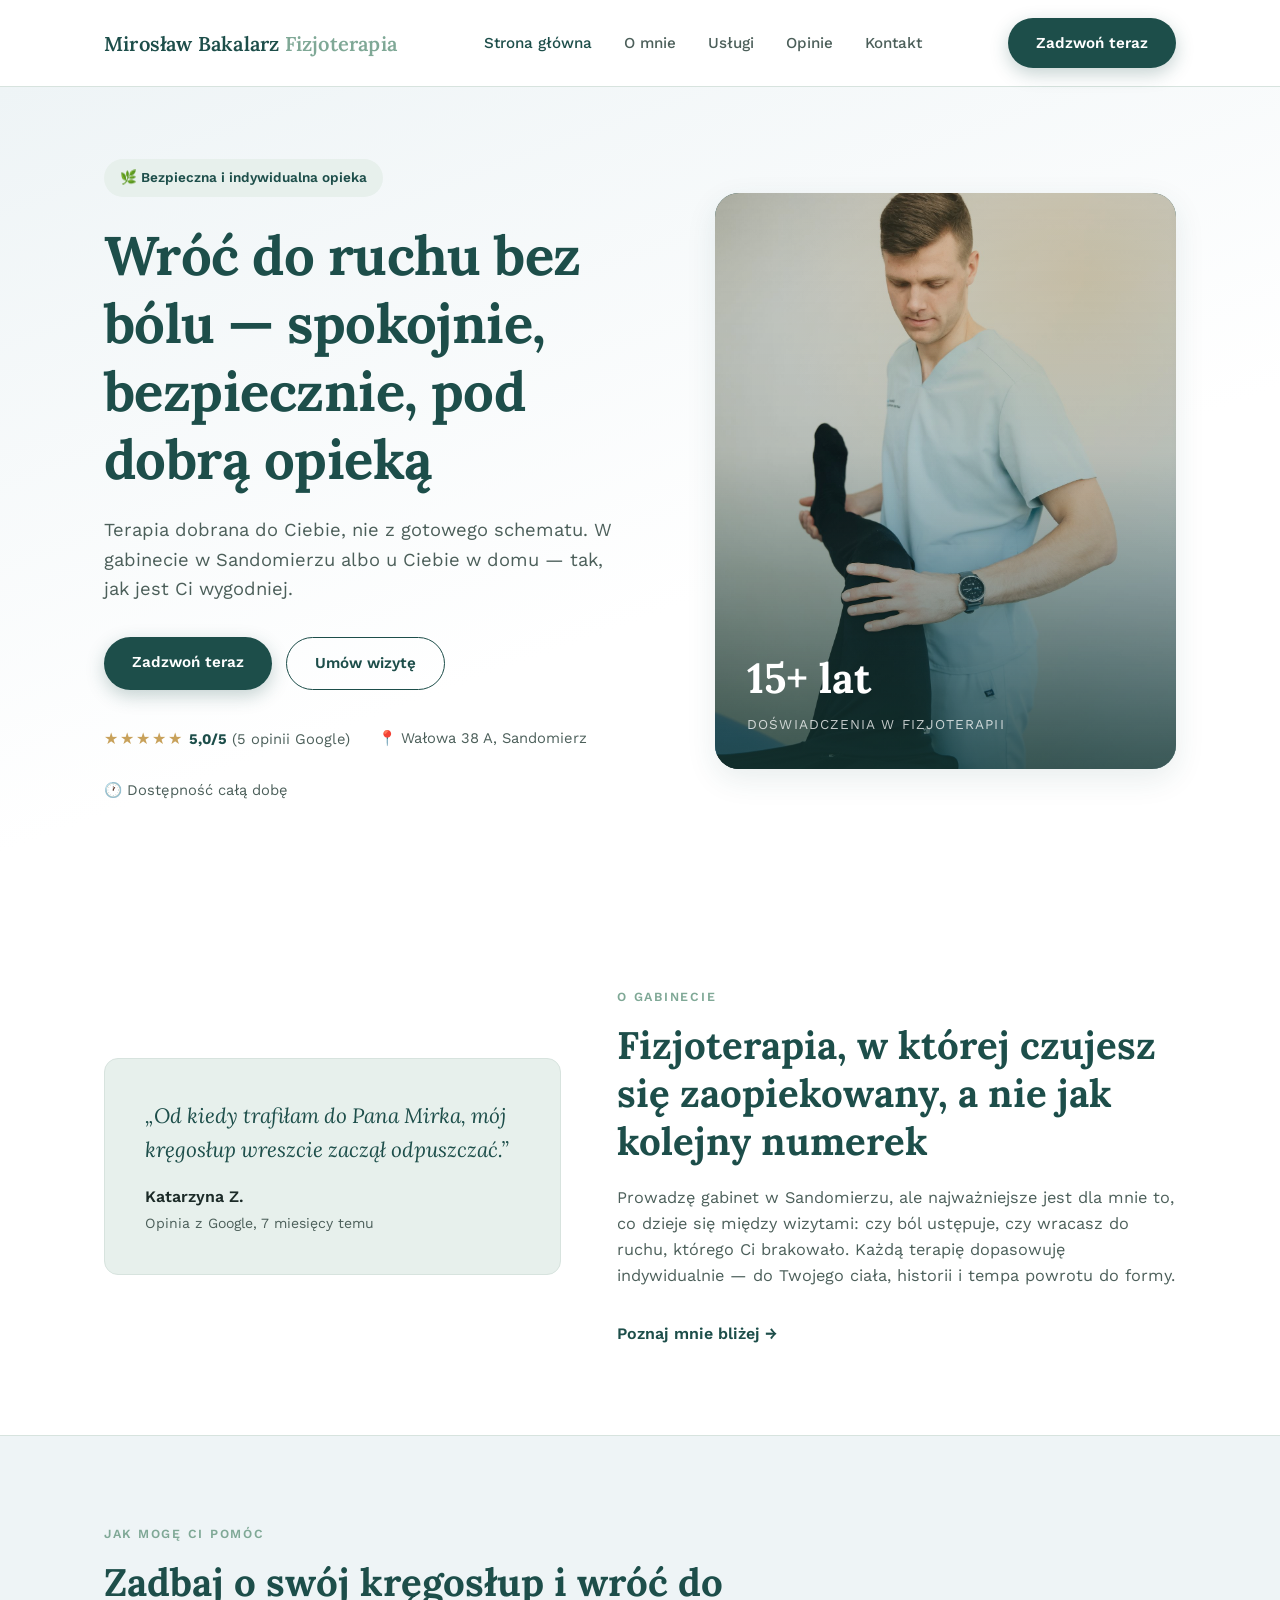
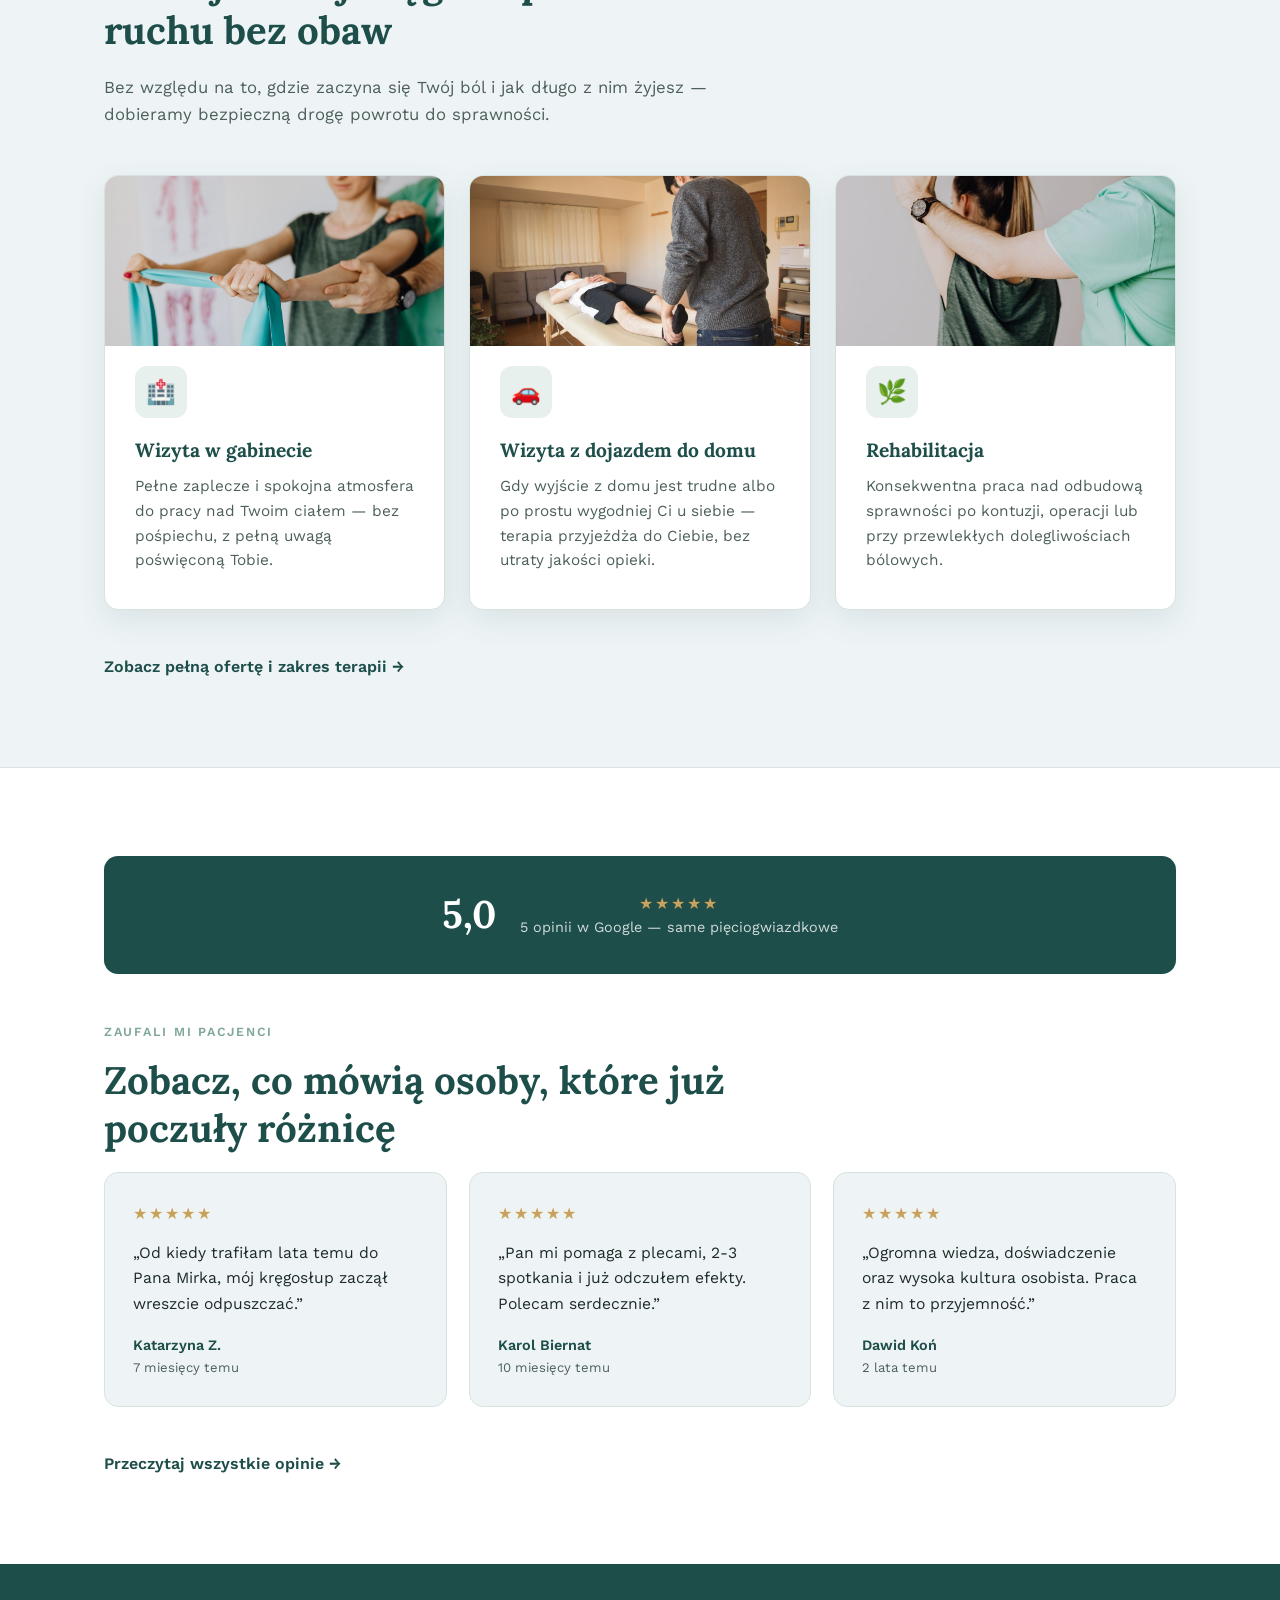
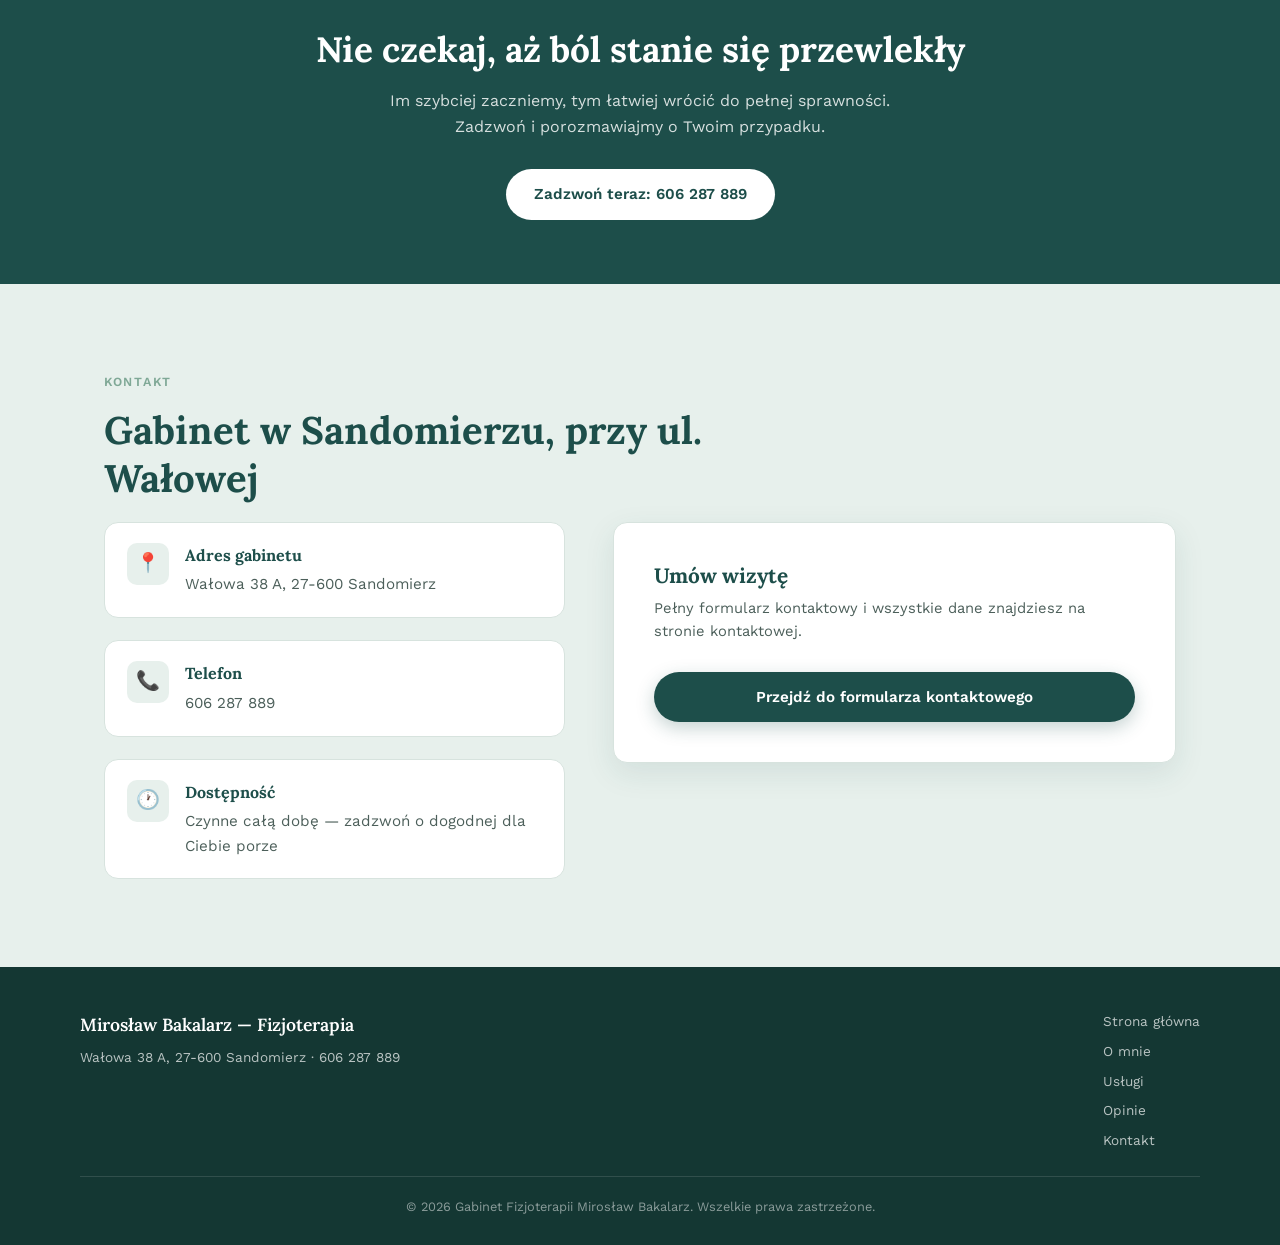
==== commit 5e10b413: "poprawa wyglądu zdjęć" ====
--- a/index.html
+++ b/index.html
@@ -76,6 +76,8 @@
       </div>
     </div>
     <div class="hero-visual">
+      <img src="images/hero-terapia.jpg" alt="Terapia manualna w gabinecie fizjoterapii Mirosława Bakalarza" class="hero-visual-img">
+      <div class="hero-visual-overlay"></div>
       <div class="hero-visual-text">
         <span class="big">15+ lat</span>
         <span class="label">doświadczenia w fizjoterapii</span>
@@ -108,16 +110,19 @@
     <p class="section-sub">Bez względu na to, gdzie zaczyna się Twój ból i jak długo z nim żyjesz — dobieramy bezpieczną drogę powrotu do sprawności.</p>
     <div class="cards">
       <div class="card">
+        <img src="images/usluga-gabinet.jpg" alt="Wnętrze gabinetu fizjoterapii" class="card-img">
         <div class="card-icon">🏥</div>
         <h3>Wizyta w gabinecie</h3>
         <p>Pełne zaplecze i spokojna atmosfera do pracy nad Twoim ciałem — bez pośpiechu, z pełną uwagą poświęconą Tobie.</p>
       </div>
       <div class="card">
+        <img src="images/usluga-dojazd.jpg" alt="Wizyta fizjoterapeutyczna z dojazdem do domu pacjenta" class="card-img">
         <div class="card-icon">🚗</div>
         <h3>Wizyta z dojazdem do domu</h3>
         <p>Gdy wyjście z domu jest trudne albo po prostu wygodniej Ci u siebie — terapia przyjeżdża do Ciebie, bez utraty jakości opieki.</p>
       </div>
       <div class="card">
+        <img src="images/usluga-rehabilitacja.jpg" alt="Ćwiczenia rehabilitacyjne pod okiem fizjoterapeuty" class="card-img">
         <div class="card-icon">🌿</div>
         <h3>Rehabilitacja</h3>
         <p>Konsekwentna praca nad odbudową sprawności po kontuzji, operacji lub przy przewlekłych dolegliwościach bólowych.</p>
--- a/style.css
+++ b/style.css
@@ -245,13 +245,19 @@
   align-items: flex-end;
   padding: 32px;
 }
-.hero-visual::before {
-  content: "";
+.hero-visual-img {
+  position: absolute;
+  inset: 0;
+  width: 100%;
+  height: 100%;
+  object-fit: cover;
+}
+.hero-visual-overlay {
   position: absolute;
   inset: 0;
   background:
-    radial-gradient(circle at 30% 20%, rgba(127,168,150,0.55), transparent 55%),
-    radial-gradient(circle at 80% 80%, rgba(200,161,90,0.35), transparent 50%);
+    linear-gradient(0deg, rgba(20,55,51,0.75) 0%, rgba(20,55,51,0.15) 55%, rgba(20,55,51,0.05) 100%),
+    radial-gradient(circle at 80% 15%, rgba(200,161,90,0.35), transparent 50%);
 }
 .hero-visual-text {
   position: relative;
@@ -315,6 +321,15 @@
   border-radius: var(--radius);
   padding: 40px;
   border: 1px solid var(--border);
+  overflow: hidden;
+}
+.about-card .photo {
+  width: calc(100% + 80px);
+  max-width: none;
+  height: 240px;
+  object-fit: cover;
+  margin: -40px -40px 24px;
+  display: block;
 }
 .about-card .quote {
   font-family: 'Lora', serif;
@@ -404,10 +419,20 @@
   border: 1px solid var(--border);
   box-shadow: var(--shadow);
   transition: transform 0.25s ease, box-shadow 0.25s ease;
+  overflow: hidden;
 }
 .card:hover {
   transform: translateY(-6px);
   box-shadow: 0 16px 36px rgba(29,78,74,0.14);
+}
+
+.card-img {
+  width: calc(100% + 60px);
+  max-width: none;
+  height: 170px;
+  object-fit: cover;
+  margin: -36px -30px 20px;
+  display: block;
 }
 
 .card-icon {
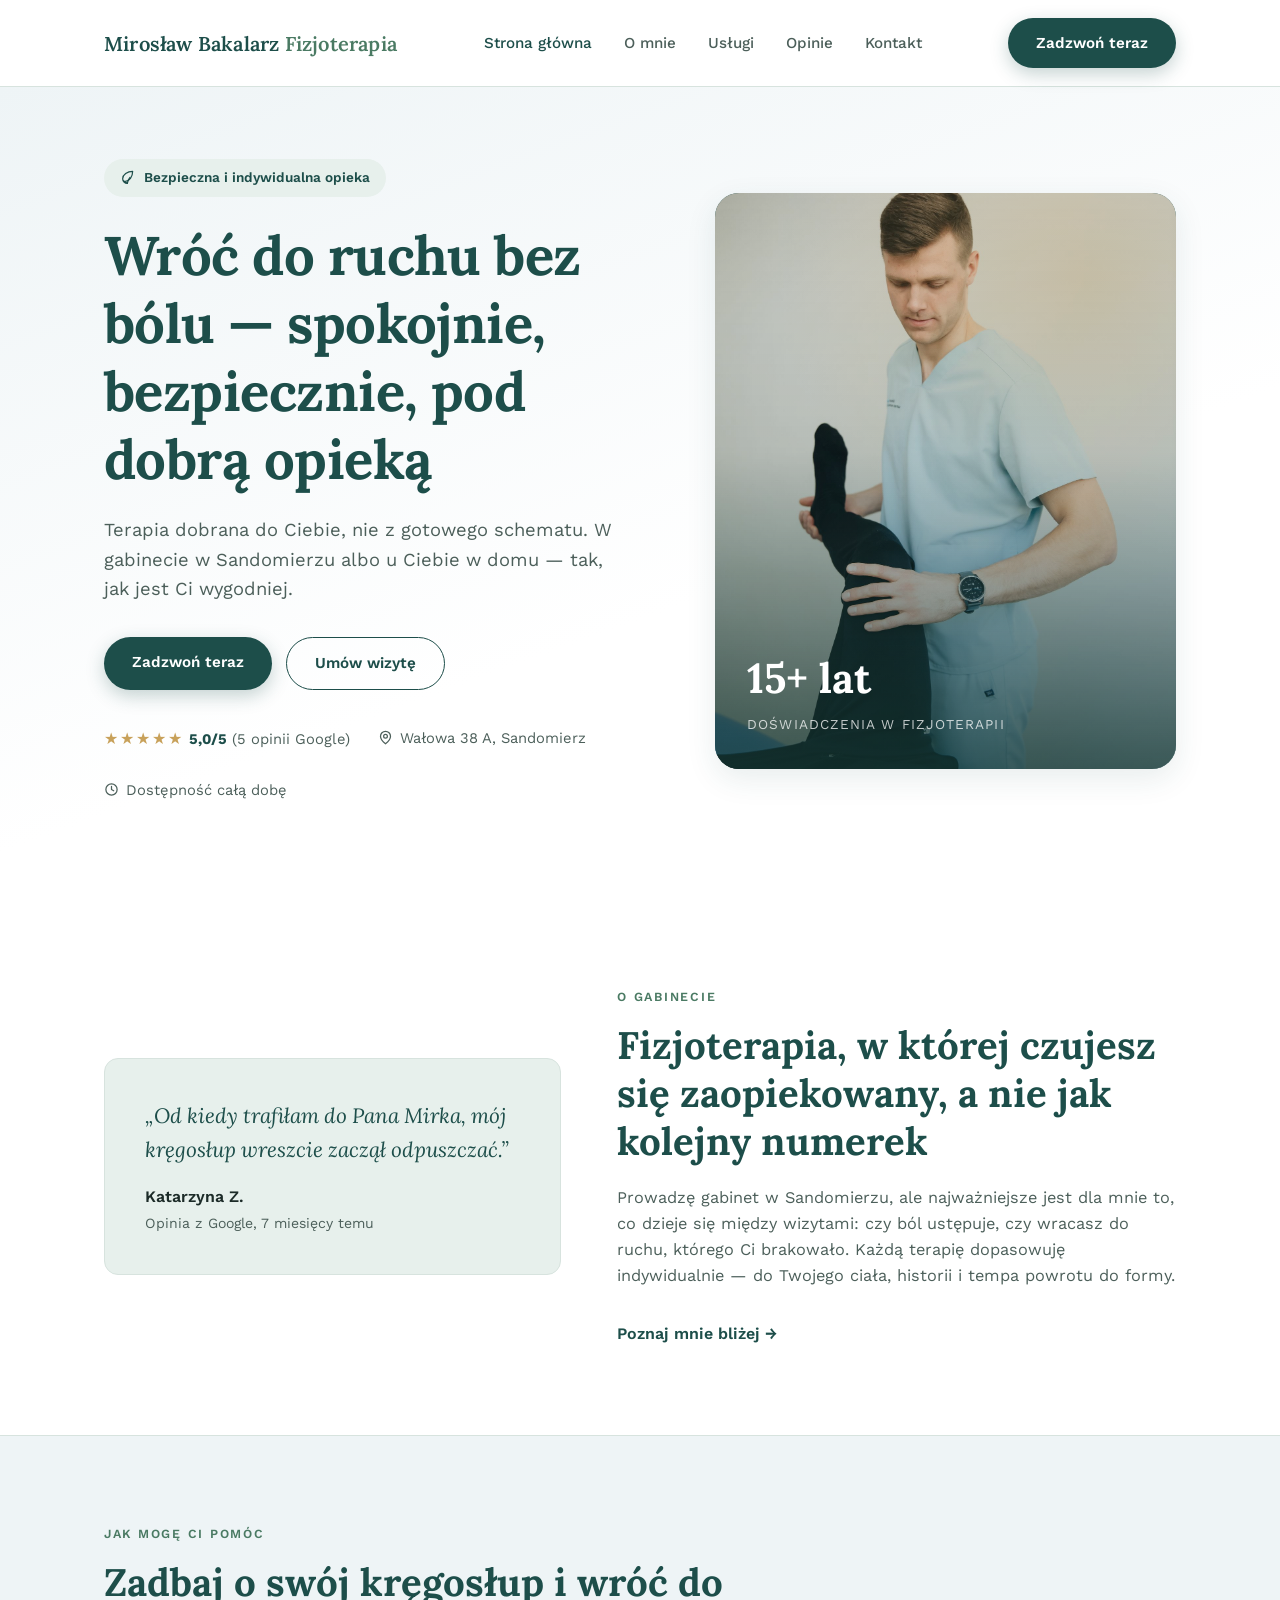
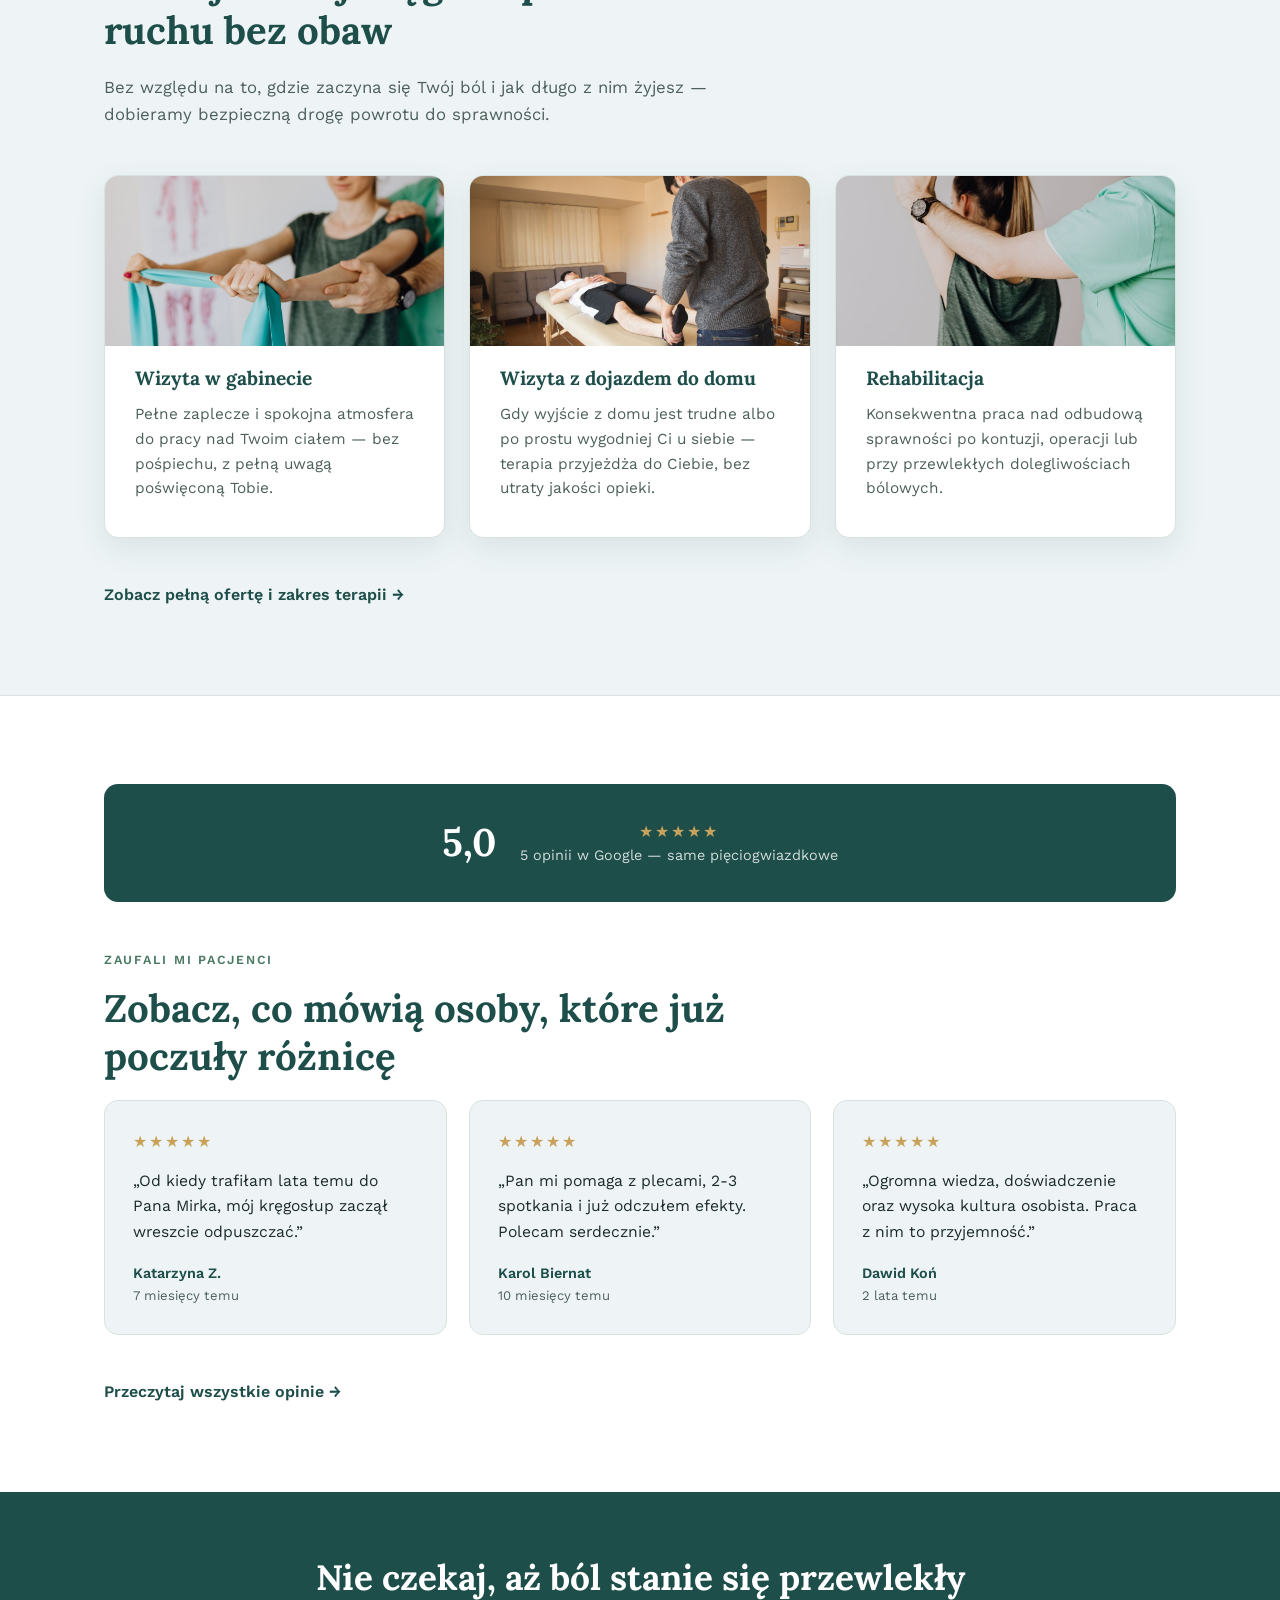
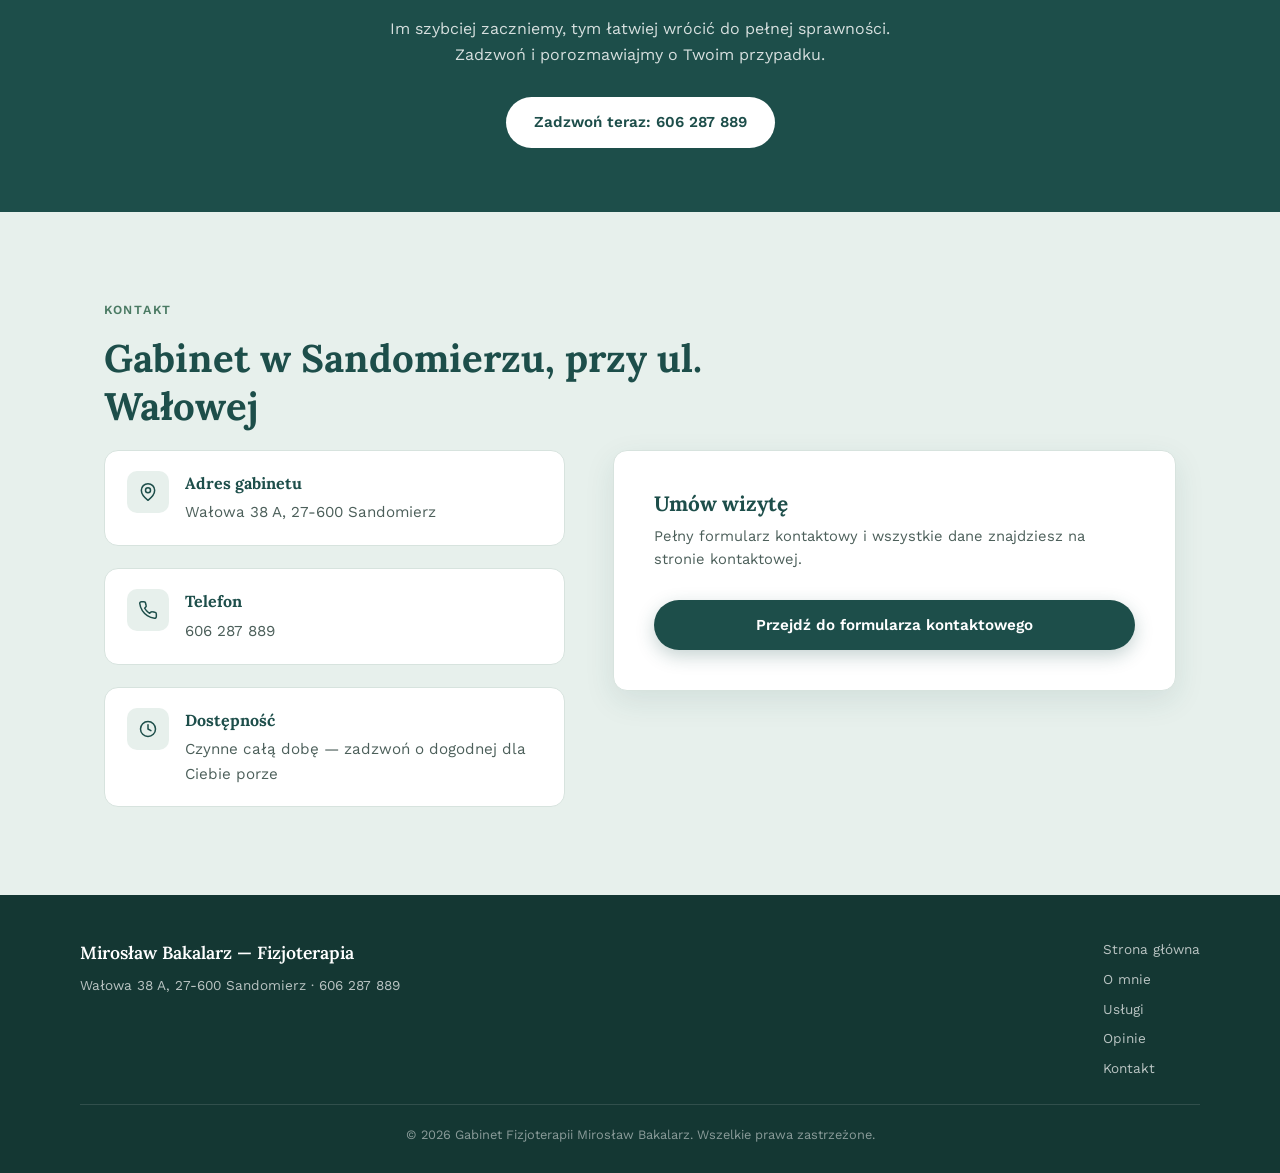
==== commit 6fa4c89d: "zmiany wizualne" ====
--- a/index.html
+++ b/index.html
@@ -62,7 +62,7 @@
 <section class="hero" id="top">
   <div class="container hero-grid">
     <div>
-      <span class="hero-badge">🌿 Bezpieczna i indywidualna opieka</span>
+      <span class="hero-badge"><svg viewBox="0 0 24 24" width="16" height="16" fill="none" stroke="currentColor" stroke-width="1.8" stroke-linecap="round" stroke-linejoin="round"><path d="M11 20A7 7 0 0 1 4 13c0-6 7-11 15-11 0 8-5 15-11 15a7 7 0 0 1-3-1z"/><path d="M11 20a15 15 0 0 1 4-9"/></svg> Bezpieczna i indywidualna opieka</span>
       <h1>Wróć do ruchu bez bólu — spokojnie, bezpiecznie, pod dobrą opieką</h1>
       <p class="lead">Terapia dobrana do Ciebie, nie z gotowego schematu. W gabinecie w Sandomierzu albo u Ciebie w domu — tak, jak jest Ci wygodniej.</p>
       <div class="hero-actions">
@@ -71,8 +71,8 @@
       </div>
       <div class="hero-trust">
         <span><span class="stars">★★★★★</span> <strong>5,0/5</strong> (5 opinii Google)</span>
-        <span>📍 Wałowa 38 A, Sandomierz</span>
-        <span>🕐 Dostępność całą dobę</span>
+        <span><svg viewBox="0 0 24 24" width="15" height="15" fill="none" stroke="currentColor" stroke-width="2" stroke-linecap="round" stroke-linejoin="round" class="trust-icon"><path d="M20 10c0 6-8 12-8 12s-8-6-8-12a8 8 0 0 1 16 0z"/><circle cx="12" cy="10" r="3"/></svg> Wałowa 38 A, Sandomierz</span>
+        <span><svg viewBox="0 0 24 24" width="15" height="15" fill="none" stroke="currentColor" stroke-width="2" stroke-linecap="round" stroke-linejoin="round" class="trust-icon"><circle cx="12" cy="12" r="9"/><path d="M12 7v5l3.5 2"/></svg> Dostępność całą dobę</span>
       </div>
     </div>
     <div class="hero-visual">
@@ -111,19 +111,16 @@
     <div class="cards">
       <div class="card">
         <img src="images/usluga-gabinet.jpg" alt="Wnętrze gabinetu fizjoterapii" class="card-img">
-        <div class="card-icon">🏥</div>
         <h3>Wizyta w gabinecie</h3>
         <p>Pełne zaplecze i spokojna atmosfera do pracy nad Twoim ciałem — bez pośpiechu, z pełną uwagą poświęconą Tobie.</p>
       </div>
       <div class="card">
         <img src="images/usluga-dojazd.jpg" alt="Wizyta fizjoterapeutyczna z dojazdem do domu pacjenta" class="card-img">
-        <div class="card-icon">🚗</div>
         <h3>Wizyta z dojazdem do domu</h3>
         <p>Gdy wyjście z domu jest trudne albo po prostu wygodniej Ci u siebie — terapia przyjeżdża do Ciebie, bez utraty jakości opieki.</p>
       </div>
       <div class="card">
         <img src="images/usluga-rehabilitacja.jpg" alt="Ćwiczenia rehabilitacyjne pod okiem fizjoterapeuty" class="card-img">
-        <div class="card-icon">🌿</div>
         <h3>Rehabilitacja</h3>
         <p>Konsekwentna praca nad odbudową sprawności po kontuzji, operacji lub przy przewlekłych dolegliwościach bólowych.</p>
       </div>
@@ -180,21 +177,21 @@
     <div class="contact-grid" style="align-items:start;">
       <div class="contact-info">
         <div class="contact-item">
-          <div class="ico">📍</div>
+          <div class="ico"><svg viewBox="0 0 24 24" width="20" height="20" fill="none" stroke="currentColor" stroke-width="1.8" stroke-linecap="round" stroke-linejoin="round"><path d="M20 10c0 6-8 12-8 12s-8-6-8-12a8 8 0 0 1 16 0z"/><circle cx="12" cy="10" r="3"/></svg></div>
           <div>
             <h4>Adres gabinetu</h4>
             <p>Wałowa 38 A, 27-600 Sandomierz</p>
           </div>
         </div>
         <div class="contact-item">
-          <div class="ico">📞</div>
+          <div class="ico"><svg viewBox="0 0 24 24" width="20" height="20" fill="none" stroke="currentColor" stroke-width="1.8" stroke-linecap="round" stroke-linejoin="round"><path d="M22 16.9v3a2 2 0 0 1-2.2 2 19.8 19.8 0 0 1-8.6-3.1 19.5 19.5 0 0 1-6-6 19.8 19.8 0 0 1-3.1-8.6A2 2 0 0 1 4.1 2h3a2 2 0 0 1 2 1.7c.1.9.3 1.8.6 2.7a2 2 0 0 1-.4 2.1L8 9.9a16 16 0 0 0 6 6l1.4-1.3a2 2 0 0 1 2.1-.4c.9.3 1.8.5 2.7.6a2 2 0 0 1 1.8 2.1z"/></svg></div>
           <div>
             <h4>Telefon</h4>
             <a href="tel:606287889">606 287 889</a>
           </div>
         </div>
         <div class="contact-item">
-          <div class="ico">🕐</div>
+          <div class="ico"><svg viewBox="0 0 24 24" width="20" height="20" fill="none" stroke="currentColor" stroke-width="1.8" stroke-linecap="round" stroke-linejoin="round"><circle cx="12" cy="12" r="9"/><path d="M12 7v5l3.5 2"/></svg></div>
           <div>
             <h4>Dostępność</h4>
             <p>Czynne całą dobę — zadzwoń o dogodnej dla Ciebie porze</p>
--- a/style.css
+++ b/style.css
@@ -1,6 +1,6 @@
 :root {
   --deep-teal: #1d4e4a;
-  --sage: #7fa896;
+  --sage: #4a7a63;
   --sage-light: #e7f0ec;
   --sky: #eef4f6;
   --ink: #1c2b28;
@@ -231,6 +231,7 @@
   color: var(--ink-soft);
 }
 .hero-trust strong { color: var(--deep-teal); }
+.trust-icon { vertical-align: -2px; margin-right: 2px; }
 
 .stars { color: var(--gold); letter-spacing: 2px; font-size: 1rem; }
 
